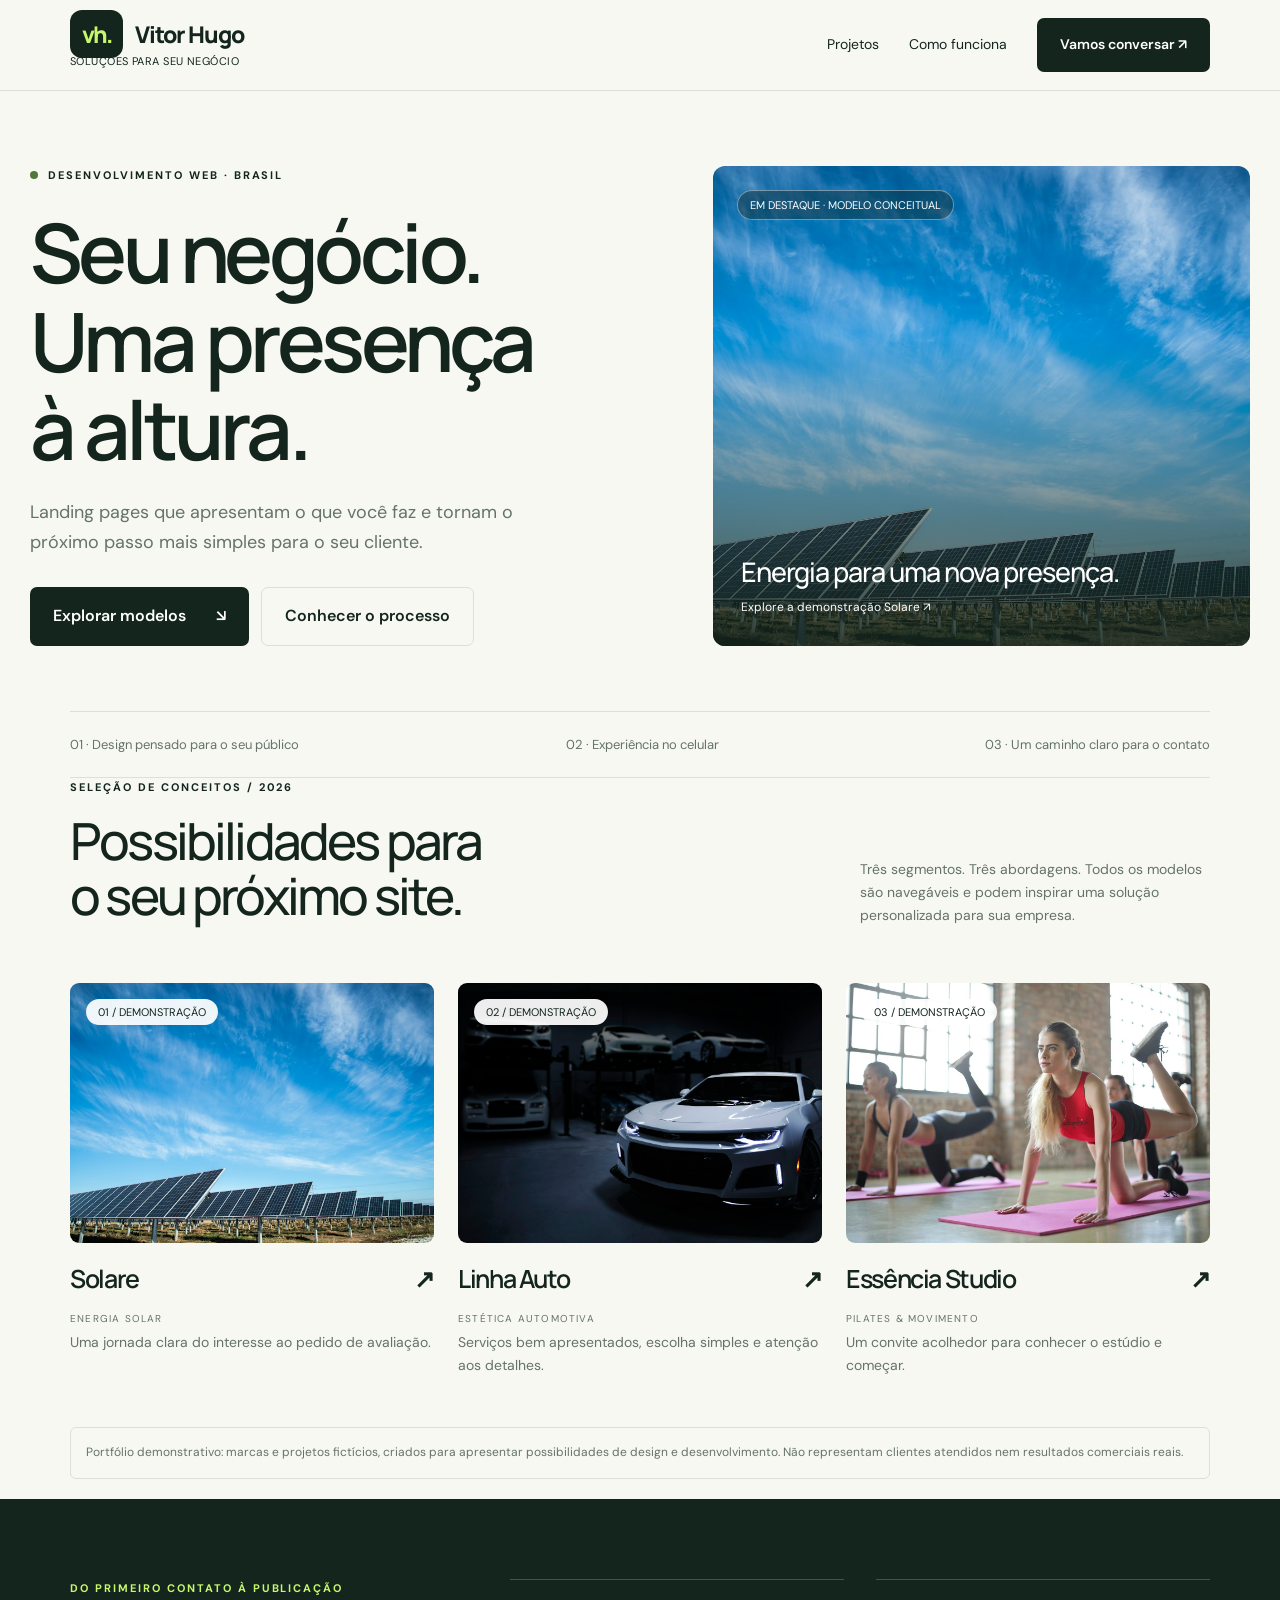
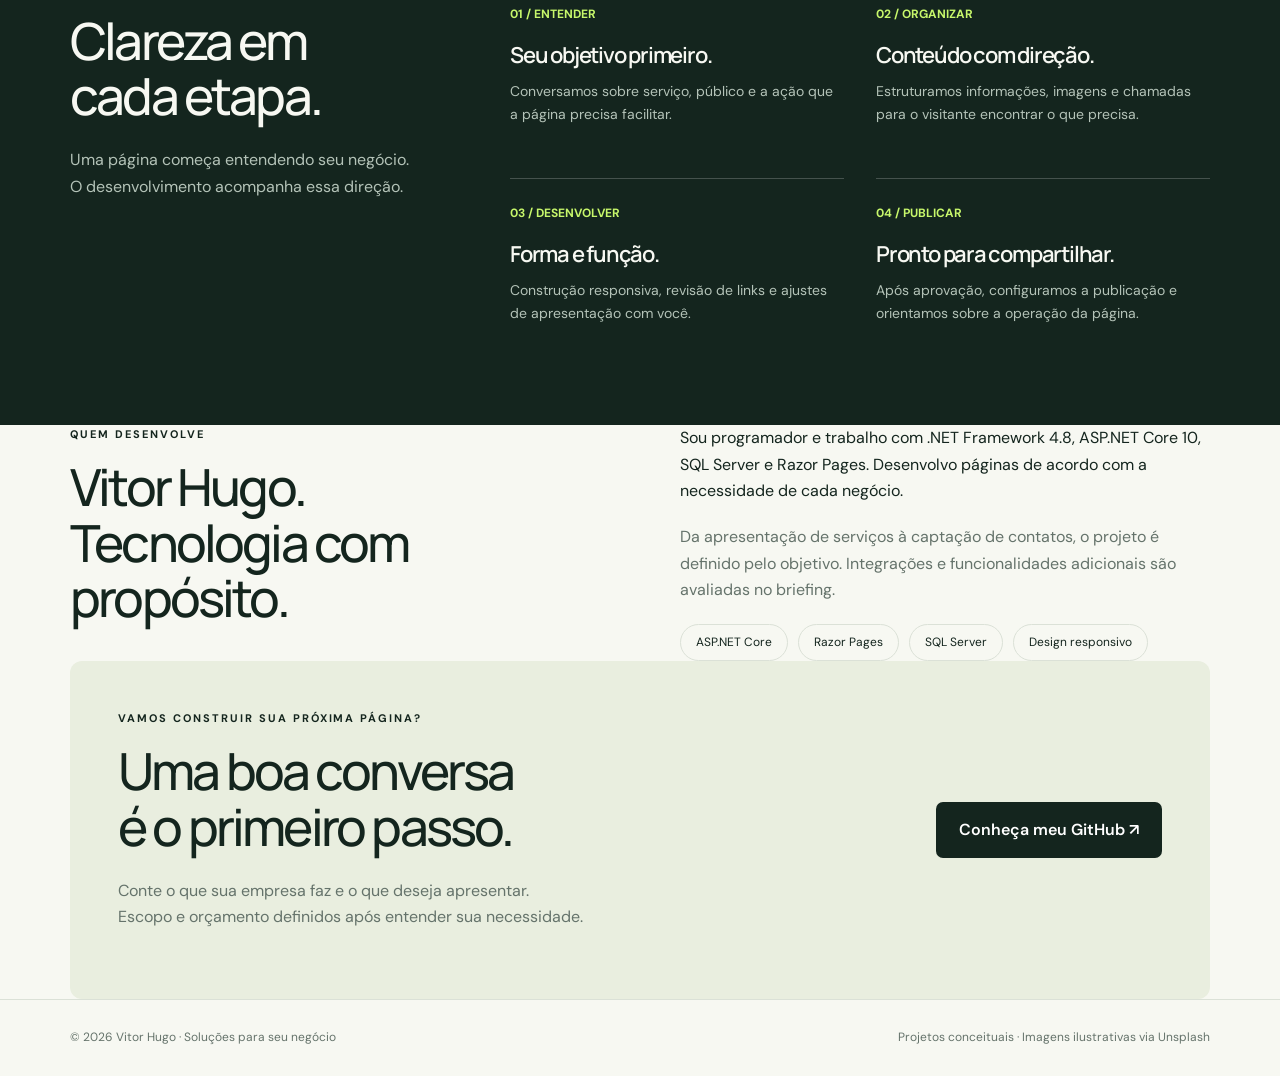
==== index.html @ b1f1aa4b "Cria portfolio Vitor Hugo com tres landing pages demonstrativas" ====
<!doctype html><html lang="pt-BR"><head><meta charset="utf-8"><meta name="viewport" content="width=device-width, initial-scale=1"><title>Vitor Hugo — Soluções para seu negócio</title><meta name="description" content="Landing pages personalizadas por Vitor Hugo. Explore modelos demonstrativos para energia solar, estética automotiva e Pilates."><meta name="theme-color" content="#14251e"><link rel="icon" href="assets/favicon.svg" type="image/svg+xml"><link rel="stylesheet" href="assets/style.css"><script src="assets/app.js" defer></script></head><body><header><nav class="wrap"><a class="brand" href="./"><span class="mark">vh.</span> Vitor Hugo<small>SOLUÇÕES PARA SEU NEGÓCIO</small></a><div class="links"><a href="#projetos">Projetos</a><a class="nav-extra" href="#processo">Como funciona</a><a class="button" href="#contato">Vamos conversar ↗</a></div></nav></header><main><div class="wrap hero"><div class="hero-grid"><div><span class="eyebrow"><span class="dot"></span> Desenvolvimento web · Brasil</span><h1>Seu negócio.<br>Uma presença<br>à altura.</h1><p class="intro">Landing pages que apresentam o que você faz e tornam o próximo passo mais simples para o seu cliente.</p><div class="actions"><a class="button" href="#projetos">Explorar modelos <span>↘</span></a><a class="button outline" href="#processo">Conhecer o processo</a></div></div><a class="hero-visual" href="modelos/solar.html" aria-label="Explorar modelo de energia solar"><img src="assets/solar.jpg" alt="Painéis solares sob a luz do dia"><span class="label">EM DESTAQUE · MODELO CONCEITUAL</span><div class="visual-caption"><strong>Energia para uma nova presença.</strong><span>Explore a demonstração Solare ↗</span></div></a></div></div><div class="wrap"><div class="strip"><span>01 · Design pensado para o seu público</span><span>02 · Experiência no celular</span><span>03 · Um caminho claro para o contato</span></div></div><section class="wrap" id="projetos"><div class="section-heading"><div><span class="eyebrow">Seleção de conceitos / 2026</span><h2>Possibilidades para<br>o seu próximo site.</h2></div><p>Três segmentos. Três abordagens. Todos os modelos são navegáveis e podem inspirar uma solução personalizada para sua empresa.</p></div><div class="project-grid"><a class="project" href="modelos/solar.html"><div class="photo"><img src="assets/solar.jpg" alt="Painéis solares ao ar livre" loading="lazy"><span class="number">01 / DEMONSTRAÇÃO</span></div><h3>Solare <span aria-hidden="true">↗</span></h3><span class="tag">Energia solar</span><p>Uma jornada clara do interesse ao pedido de avaliação.</p></a><a class="project" href="modelos/auto.html"><div class="photo"><img src="assets/auto.jpg" alt="Automóvel esportivo em ambiente externo" loading="lazy"><span class="number">02 / DEMONSTRAÇÃO</span></div><h3>Linha Auto <span aria-hidden="true">↗</span></h3><span class="tag">Estética automotiva</span><p>Serviços bem apresentados, escolha simples e atenção aos detalhes.</p></a><a class="project" href="modelos/pilates.html"><div class="photo"><img src="assets/pilates.jpg" alt="Pessoa praticando exercício em estúdio" loading="lazy"><span class="number">03 / DEMONSTRAÇÃO</span></div><h3>Essência Studio <span aria-hidden="true">↗</span></h3><span class="tag">Pilates & movimento</span><p>Um convite acolhedor para conhecer o estúdio e começar.</p></a></div><p class="notice" style="margin-top:30px">Portfólio demonstrativo: marcas e projetos fictícios, criados para apresentar possibilidades de design e desenvolvimento. Não representam clientes atendidos nem resultados comerciais reais.</p></section><section class="dark" id="processo"><div class="wrap process"><div><span class="eyebrow">Do primeiro contato à publicação</span><h2>Clareza em<br>cada etapa.</h2><p>Uma página começa entendendo seu negócio. O desenvolvimento acompanha essa direção.</p></div><div class="steps"><div class="step"><b>01 / ENTENDER</b><h3>Seu objetivo primeiro.</h3><p>Conversamos sobre serviço, público e a ação que a página precisa facilitar.</p></div><div class="step"><b>02 / ORGANIZAR</b><h3>Conteúdo com direção.</h3><p>Estruturamos informações, imagens e chamadas para o visitante encontrar o que precisa.</p></div><div class="step"><b>03 / DESENVOLVER</b><h3>Forma e função.</h3><p>Construção responsiva, revisão de links e ajustes de apresentação com você.</p></div><div class="step"><b>04 / PUBLICAR</b><h3>Pronto para compartilhar.</h3><p>Após aprovação, configuramos a publicação e orientamos sobre a operação da página.</p></div></div></div></section><section class="wrap about"><div><span class="eyebrow">Quem desenvolve</span><h2>Vitor Hugo.<br>Tecnologia com propósito.</h2></div><div><p>Sou programador e trabalho com .NET Framework 4.8, ASP.NET Core 10, SQL Server e Razor Pages. Desenvolvo páginas de acordo com a necessidade de cada negócio.</p><p style="color:var(--muted)">Da apresentação de serviços à captação de contatos, o projeto é definido pelo objetivo. Integrações e funcionalidades adicionais são avaliadas no briefing.</p><div class="skills"><span>ASP.NET Core</span><span>Razor Pages</span><span>SQL Server</span><span>Design responsivo</span></div></div></section><section class="wrap" id="contato" style="padding-top:0"><div class="contact"><div><span class="eyebrow">Vamos construir sua próxima página?</span><h2>Uma boa conversa<br>é o primeiro passo.</h2><p>Conte o que sua empresa faz e o que deseja apresentar.<br>Escopo e orçamento definidos após entender sua necessidade.</p></div><a class="button" href="https://github.com/D3Vitt1n" target="_blank" rel="noopener noreferrer">Conheça meu GitHub ↗</a></div></section></main><footer><div class="wrap footer-row"><span>© 2026 Vitor Hugo · Soluções para seu negócio</span><span>Projetos conceituais · Imagens ilustrativas via Unsplash</span></div></footer></body></html>
---- assets/style.css ----
@import url('https://fonts.googleapis.com/css2?family=DM+Sans:wght@400;500;600;700&family=Manrope:wght@400;500;600;700;800&display=swap');
:root{--ink:#14251e;--paper:#f7f8f2;--accent:#c7f76b;--muted:#65736b;--line:#dbe1d7}*{box-sizing:border-box}html{scroll-behavior:smooth;scroll-padding-top:90px}body{margin:0;background:var(--paper);color:var(--ink);font-family:'DM Sans',sans-serif;font-size:16px;line-height:1.65}a{color:inherit;text-decoration:none}button,input,select{font:inherit}button,a,input,select{outline-offset:5px}img{display:block;width:100%;object-fit:cover}h1,h2,h3,.brand{font-family:Manrope,sans-serif;line-height:1.08;letter-spacing:-.055em}h1{font-size:clamp(42px,6.4vw,88px);font-weight:600;margin:24px 0}h2{font-size:clamp(32px,4vw,52px);font-weight:500;margin:16px 0 24px}h3{font-size:25px;font-weight:600}p{margin:0 0 20px}.wrap{max-width:1220px;margin:auto;padding:0 40px}header{border-bottom:1px solid var(--line)}nav{min-height:90px;display:flex;align-items:center;justify-content:space-between;gap:24px}.brand{font-size:23px;font-weight:800;letter-spacing:-1px}.brand small{display:block;font:11px 'DM Sans',sans-serif;letter-spacing:.04em;margin-top:7px}.mark{background:var(--ink);color:var(--accent);padding:8px 12px;border-radius:12px;margin-right:8px;letter-spacing:-2px}.links{display:flex;gap:30px;font-size:14px;align-items:center}.button{display:inline-flex;align-items:center;justify-content:center;gap:30px;background:var(--ink);color:white;border:0;border-radius:7px;padding:15px 23px;font-weight:600;cursor:pointer}.button.light{background:var(--accent);color:var(--ink)}.button.outline{border:1px solid var(--line);background:transparent;color:var(--ink)}.eyebrow{font-size:11px;text-transform:uppercase;letter-spacing:.18em;font-weight:700;display:flex;align-items:center;gap:10px}.dot{width:8px;height:8px;border-radius:50%;background:#54783c;display:inline-block}.hero{padding:75px 0 65px}.hero-grid{display:grid;grid-template-columns:1.15fr 1fr;gap:65px;align-items:center}.intro{max-width:490px;color:var(--muted);font-size:18px}.actions{display:flex;gap:12px;flex-wrap:wrap;margin-top:30px}.hero-visual{position:relative;border-radius:12px;overflow:hidden;min-height:480px;background:#1d342c}.hero-visual img{height:480px}.hero-visual:after{content:'';position:absolute;inset:0;background:linear-gradient(transparent 35%,#14251ed9)}.visual-caption{position:absolute;bottom:28px;left:28px;right:28px;color:white;z-index:1}.visual-caption strong{font:500 27px Manrope,sans-serif;letter-spacing:-1px}.visual-caption span{font-size:12px;display:block;margin-top:8px}.label{display:inline-block;border:1px solid #ffffff66;border-radius:30px;padding:5px 12px;font-size:11px;position:absolute;top:24px;left:24px;color:white;z-index:1;background:#14251e66}.strip{border-block:1px solid var(--line);display:flex;justify-content:space-between;gap:20px;padding:22px 0;font-size:13px;color:var(--muted)}section{padding:80px 0}.section-heading{display:flex;align-items:end;justify-content:space-between;gap:30px;margin-bottom:36px}.section-heading p{max-width:350px;color:var(--muted);font-size:14px}.project-grid{display:grid;grid-template-columns:repeat(3,1fr);gap:24px}.project{display:block}.project .photo{overflow:hidden;border-radius:9px;position:relative;background:#d7dfd4}.project img{height:260px;transition:transform .4s}.project:hover img{transform:scale(1.04)}.project .number{position:absolute;top:16px;left:16px;border-radius:30px;background:#ffffffed;padding:4px 12px;font-size:11px}.project h3{margin:22px 0 12px;display:flex;justify-content:space-between}.project p{font-size:14px;color:var(--muted)}.tag{font-size:10px;text-transform:uppercase;letter-spacing:.12em;color:var(--muted)}.dark{background:#14251e;color:#f7f8f2}.dark .eyebrow{color:#c7f76b}.dark p{color:#b4c3b8}.process{display:grid;grid-template-columns:1fr 2fr;gap:90px}.steps{display:grid;grid-template-columns:1fr 1fr;gap:32px}.step{border-top:1px solid #ffffff35;padding-top:20px}.step b{color:#c7f76b;font-size:12px}.step h3{font-size:22px;margin:18px 0 12px}.step p{font-size:14px}.about{display:grid;grid-template-columns:1fr 1fr;gap:80px}.skills{display:flex;flex-wrap:wrap;gap:10px}.skills span{padding:8px 15px;border:1px solid var(--line);border-radius:30px;font-size:12px}.contact{border-radius:12px;background:#e9eedf;padding:48px;display:flex;align-items:center;justify-content:space-between;gap:40px}.contact h2{max-width:650px}.contact p{color:var(--muted)}footer{border-top:1px solid var(--line);padding:28px 0;font-size:12px;color:var(--muted)}.footer-row{display:flex;justify-content:space-between;gap:20px}.demo-bar{background:var(--accent);text-align:center;padding:9px 20px;font-size:12px;color:#14251e}.demo-bar a{text-decoration:underline;margin-left:12px}.demo .hero{padding-top:55px}.demo h1{font-size:clamp(42px,5.8vw,76px)}.demo .hero-visual,.demo .hero-visual img{min-height:520px;height:520px}.feature-grid{display:grid;grid-template-columns:repeat(3,1fr);gap:26px}.feature{border-top:1px solid var(--line);padding-top:24px}.feature h3{font-size:24px}.feature p{color:var(--muted);font-size:15px}.feature b{font-size:12px;color:var(--muted)}.tool-grid{display:grid;grid-template-columns:1fr 1fr;gap:70px;align-items:center}.tool{background:#fff;border:1px solid var(--line);border-radius:12px;padding:32px;color:#14251e}.tool label{display:block;font-size:13px;margin-bottom:9px}.tool input,.tool select{width:100%;padding:13px;border:1px solid #cbd4cb;border-radius:6px;background:white;color:#14251e;margin-bottom:20px}.tool input[type=range]{padding:0;accent-color:#426c3c}.output{background:#edf4e2;padding:22px;border-radius:8px}.output strong{font:600 34px Manrope,sans-serif;display:block;letter-spacing:-1px}.output p{font-size:12px;color:#536549;margin:10px 0 0}.small{font-size:12px;color:var(--muted)}details{border-bottom:1px solid var(--line);padding:20px 0}summary{cursor:pointer;font-weight:500}details p{margin:15px 0 0;color:var(--muted);max-width:800px}.auto{--ink:#181b24;--paper:#f3f3f1;--accent:#c9ff65;--muted:#656973}.auto .hero-visual:after{background:linear-gradient(transparent,#10131cce)}.auto .dark{background:#181b24}.pilates{--ink:#3a4235;--paper:#faf7f0;--accent:#e6cfae;--muted:#74766a;--line:#dfded2}.pilates .hero-visual{border-radius:160px 160px 12px 12px}.pilates .dark{background:#3a4235}.pilates .dark .eyebrow,.pilates .step b{color:#e6cfae}.pilates h1{font-weight:400}.notice{border:1px solid var(--line);border-radius:6px;padding:15px;font-size:12px;color:var(--muted)}@media(max-width:850px){.wrap{padding:0 22px}.links{gap:15px}.links .nav-extra{display:none}.hero-grid,.process,.about,.tool-grid{grid-template-columns:1fr;gap:35px}.hero{padding:45px 0}.hero-visual,.hero-visual img{height:380px;min-height:380px}.demo .hero-visual,.demo .hero-visual img{height:380px;min-height:380px}.project-grid{grid-template-columns:1fr}.project img{height:330px}.section-heading,.contact{display:block}.section-heading p{max-width:none}.feature-grid{grid-template-columns:1fr}.strip{flex-wrap:wrap}.contact{padding:30px}.contact .button{margin-top:10px}section{padding:55px 0}.footer-row{flex-direction:column;gap:8px}}@media(prefers-reduced-motion:reduce){html{scroll-behavior:auto}*{transition:none!important}}
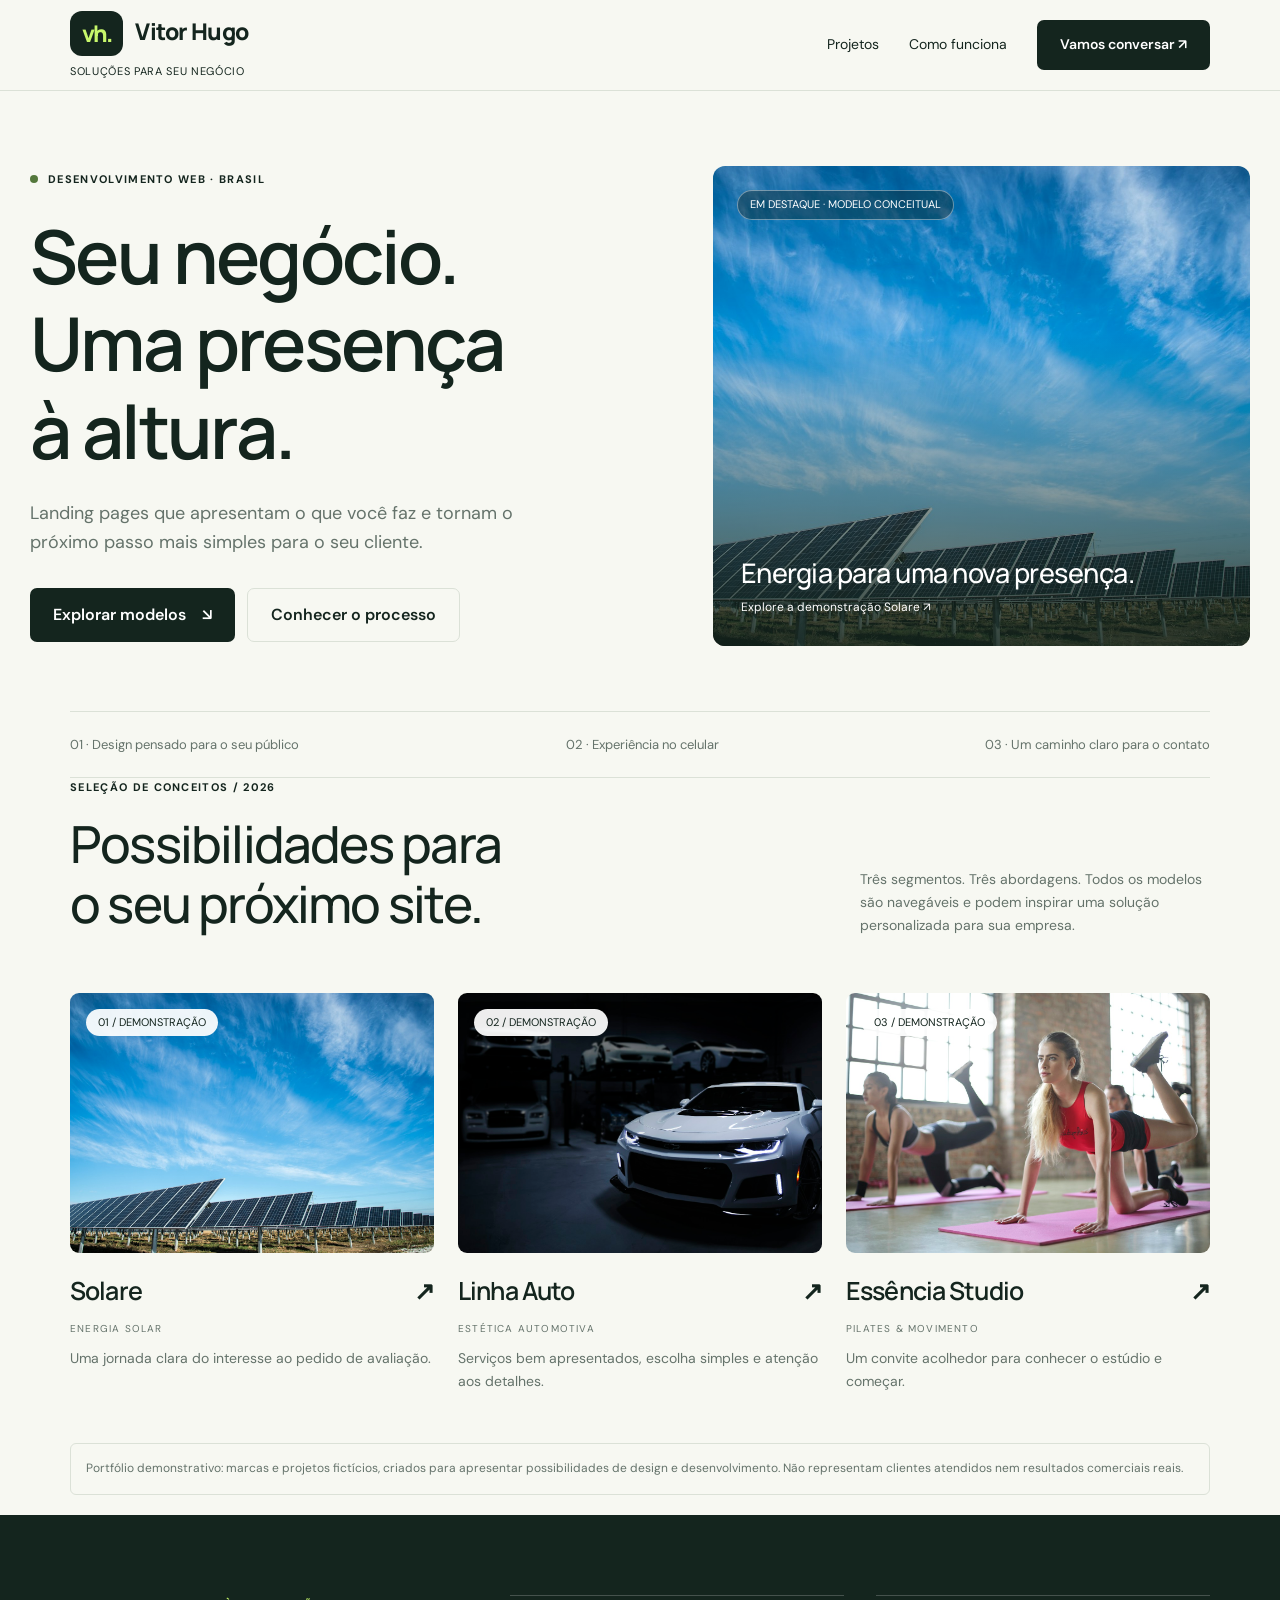
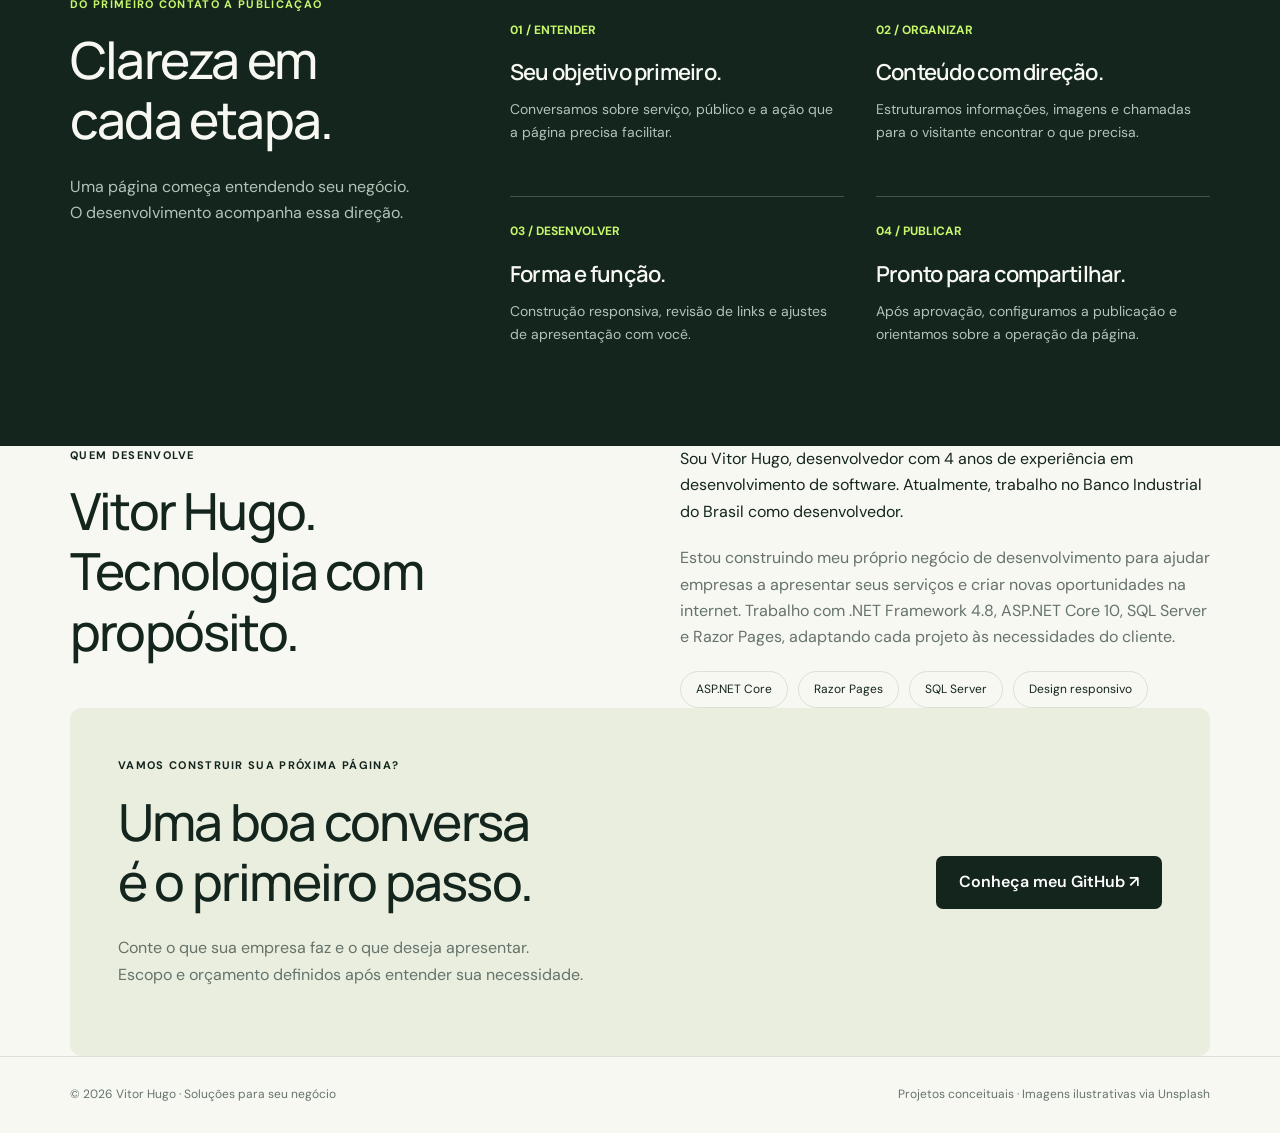
==== commit d072aa10: "Corrige tipografia e layout responsivo e atualiza apresentacao profissional" ====
--- a/index.html
+++ b/index.html
@@ -1 +1 @@
-<!doctype html><html lang="pt-BR"><head><meta charset="utf-8"><meta name="viewport" content="width=device-width, initial-scale=1"><title>Vitor Hugo — Soluções para seu negócio</title><meta name="description" content="Landing pages personalizadas por Vitor Hugo. Explore modelos demonstrativos para energia solar, estética automotiva e Pilates."><meta name="theme-color" content="#14251e"><link rel="icon" href="assets/favicon.svg" type="image/svg+xml"><link rel="stylesheet" href="assets/style.css"><script src="assets/app.js" defer></script></head><body><header><nav class="wrap"><a class="brand" href="./"><span class="mark">vh.</span> Vitor Hugo<small>SOLUÇÕES PARA SEU NEGÓCIO</small></a><div class="links"><a href="#projetos">Projetos</a><a class="nav-extra" href="#processo">Como funciona</a><a class="button" href="#contato">Vamos conversar ↗</a></div></nav></header><main><div class="wrap hero"><div class="hero-grid"><div><span class="eyebrow"><span class="dot"></span> Desenvolvimento web · Brasil</span><h1>Seu negócio.<br>Uma presença<br>à altura.</h1><p class="intro">Landing pages que apresentam o que você faz e tornam o próximo passo mais simples para o seu cliente.</p><div class="actions"><a class="button" href="#projetos">Explorar modelos <span>↘</span></a><a class="button outline" href="#processo">Conhecer o processo</a></div></div><a class="hero-visual" href="modelos/solar.html" aria-label="Explorar modelo de energia solar"><img src="assets/solar.jpg" alt="Painéis solares sob a luz do dia"><span class="label">EM DESTAQUE · MODELO CONCEITUAL</span><div class="visual-caption"><strong>Energia para uma nova presença.</strong><span>Explore a demonstração Solare ↗</span></div></a></div></div><div class="wrap"><div class="strip"><span>01 · Design pensado para o seu público</span><span>02 · Experiência no celular</span><span>03 · Um caminho claro para o contato</span></div></div><section class="wrap" id="projetos"><div class="section-heading"><div><span class="eyebrow">Seleção de conceitos / 2026</span><h2>Possibilidades para<br>o seu próximo site.</h2></div><p>Três segmentos. Três abordagens. Todos os modelos são navegáveis e podem inspirar uma solução personalizada para sua empresa.</p></div><div class="project-grid"><a class="project" href="modelos/solar.html"><div class="photo"><img src="assets/solar.jpg" alt="Painéis solares ao ar livre" loading="lazy"><span class="number">01 / DEMONSTRAÇÃO</span></div><h3>Solare <span aria-hidden="true">↗</span></h3><span class="tag">Energia solar</span><p>Uma jornada clara do interesse ao pedido de avaliação.</p></a><a class="project" href="modelos/auto.html"><div class="photo"><img src="assets/auto.jpg" alt="Automóvel esportivo em ambiente externo" loading="lazy"><span class="number">02 / DEMONSTRAÇÃO</span></div><h3>Linha Auto <span aria-hidden="true">↗</span></h3><span class="tag">Estética automotiva</span><p>Serviços bem apresentados, escolha simples e atenção aos detalhes.</p></a><a class="project" href="modelos/pilates.html"><div class="photo"><img src="assets/pilates.jpg" alt="Pessoa praticando exercício em estúdio" loading="lazy"><span class="number">03 / DEMONSTRAÇÃO</span></div><h3>Essência Studio <span aria-hidden="true">↗</span></h3><span class="tag">Pilates & movimento</span><p>Um convite acolhedor para conhecer o estúdio e começar.</p></a></div><p class="notice" style="margin-top:30px">Portfólio demonstrativo: marcas e projetos fictícios, criados para apresentar possibilidades de design e desenvolvimento. Não representam clientes atendidos nem resultados comerciais reais.</p></section><section class="dark" id="processo"><div class="wrap process"><div><span class="eyebrow">Do primeiro contato à publicação</span><h2>Clareza em<br>cada etapa.</h2><p>Uma página começa entendendo seu negócio. O desenvolvimento acompanha essa direção.</p></div><div class="steps"><div class="step"><b>01 / ENTENDER</b><h3>Seu objetivo primeiro.</h3><p>Conversamos sobre serviço, público e a ação que a página precisa facilitar.</p></div><div class="step"><b>02 / ORGANIZAR</b><h3>Conteúdo com direção.</h3><p>Estruturamos informações, imagens e chamadas para o visitante encontrar o que precisa.</p></div><div class="step"><b>03 / DESENVOLVER</b><h3>Forma e função.</h3><p>Construção responsiva, revisão de links e ajustes de apresentação com você.</p></div><div class="step"><b>04 / PUBLICAR</b><h3>Pronto para compartilhar.</h3><p>Após aprovação, configuramos a publicação e orientamos sobre a operação da página.</p></div></div></div></section><section class="wrap about"><div><span class="eyebrow">Quem desenvolve</span><h2>Vitor Hugo.<br>Tecnologia com propósito.</h2></div><div><p>Sou programador e trabalho com .NET Framework 4.8, ASP.NET Core 10, SQL Server e Razor Pages. Desenvolvo páginas de acordo com a necessidade de cada negócio.</p><p style="color:var(--muted)">Da apresentação de serviços à captação de contatos, o projeto é definido pelo objetivo. Integrações e funcionalidades adicionais são avaliadas no briefing.</p><div class="skills"><span>ASP.NET Core</span><span>Razor Pages</span><span>SQL Server</span><span>Design responsivo</span></div></div></section><section class="wrap" id="contato" style="padding-top:0"><div class="contact"><div><span class="eyebrow">Vamos construir sua próxima página?</span><h2>Uma boa conversa<br>é o primeiro passo.</h2><p>Conte o que sua empresa faz e o que deseja apresentar.<br>Escopo e orçamento definidos após entender sua necessidade.</p></div><a class="button" href="https://github.com/D3Vitt1n" target="_blank" rel="noopener noreferrer">Conheça meu GitHub ↗</a></div></section></main><footer><div class="wrap footer-row"><span>© 2026 Vitor Hugo · Soluções para seu negócio</span><span>Projetos conceituais · Imagens ilustrativas via Unsplash</span></div></footer></body></html>+<!doctype html><html lang="pt-BR"><head><meta charset="utf-8"><meta name="viewport" content="width=device-width, initial-scale=1"><title>Vitor Hugo — Soluções para seu negócio</title><meta name="description" content="Landing pages personalizadas por Vitor Hugo. Explore modelos demonstrativos para energia solar, estética automotiva e Pilates."><meta name="theme-color" content="#14251e"><link rel="icon" href="assets/favicon.svg" type="image/svg+xml"><link rel="stylesheet" href="assets/style.css?v=2"><script src="assets/app.js" defer></script></head><body><header><nav class="wrap"><a class="brand" href="./"><span class="mark">vh.</span> Vitor Hugo<small>SOLUÇÕES PARA SEU NEGÓCIO</small></a><div class="links"><a href="#projetos">Projetos</a><a class="nav-extra" href="#processo">Como funciona</a><a class="button" href="#contato">Vamos conversar ↗</a></div></nav></header><main><div class="wrap hero"><div class="hero-grid"><div><span class="eyebrow"><span class="dot"></span> Desenvolvimento web · Brasil</span><h1>Seu negócio.<br>Uma presença<br>à altura.</h1><p class="intro">Landing pages que apresentam o que você faz e tornam o próximo passo mais simples para o seu cliente.</p><div class="actions"><a class="button" href="#projetos">Explorar modelos <span>↘</span></a><a class="button outline" href="#processo">Conhecer o processo</a></div></div><a class="hero-visual" href="modelos/solar.html" aria-label="Explorar modelo de energia solar"><img src="assets/solar.jpg" alt="Painéis solares sob a luz do dia"><span class="label">EM DESTAQUE · MODELO CONCEITUAL</span><div class="visual-caption"><strong>Energia para uma nova presença.</strong><span>Explore a demonstração Solare ↗</span></div></a></div></div><div class="wrap"><div class="strip"><span>01 · Design pensado para o seu público</span><span>02 · Experiência no celular</span><span>03 · Um caminho claro para o contato</span></div></div><section class="wrap" id="projetos"><div class="section-heading"><div><span class="eyebrow">Seleção de conceitos / 2026</span><h2>Possibilidades para<br>o seu próximo site.</h2></div><p>Três segmentos. Três abordagens. Todos os modelos são navegáveis e podem inspirar uma solução personalizada para sua empresa.</p></div><div class="project-grid"><a class="project" href="modelos/solar.html"><div class="photo"><img src="assets/solar.jpg" alt="Painéis solares ao ar livre" loading="lazy"><span class="number">01 / DEMONSTRAÇÃO</span></div><h3>Solare <span aria-hidden="true">↗</span></h3><span class="tag">Energia solar</span><p>Uma jornada clara do interesse ao pedido de avaliação.</p></a><a class="project" href="modelos/auto.html"><div class="photo"><img src="assets/auto.jpg" alt="Automóvel esportivo em ambiente externo" loading="lazy"><span class="number">02 / DEMONSTRAÇÃO</span></div><h3>Linha Auto <span aria-hidden="true">↗</span></h3><span class="tag">Estética automotiva</span><p>Serviços bem apresentados, escolha simples e atenção aos detalhes.</p></a><a class="project" href="modelos/pilates.html"><div class="photo"><img src="assets/pilates.jpg" alt="Pessoa praticando exercício em estúdio" loading="lazy"><span class="number">03 / DEMONSTRAÇÃO</span></div><h3>Essência Studio <span aria-hidden="true">↗</span></h3><span class="tag">Pilates & movimento</span><p>Um convite acolhedor para conhecer o estúdio e começar.</p></a></div><p class="notice" style="margin-top:30px">Portfólio demonstrativo: marcas e projetos fictícios, criados para apresentar possibilidades de design e desenvolvimento. Não representam clientes atendidos nem resultados comerciais reais.</p></section><section class="dark" id="processo"><div class="wrap process"><div><span class="eyebrow">Do primeiro contato à publicação</span><h2>Clareza em<br>cada etapa.</h2><p>Uma página começa entendendo seu negócio. O desenvolvimento acompanha essa direção.</p></div><div class="steps"><div class="step"><b>01 / ENTENDER</b><h3>Seu objetivo primeiro.</h3><p>Conversamos sobre serviço, público e a ação que a página precisa facilitar.</p></div><div class="step"><b>02 / ORGANIZAR</b><h3>Conteúdo com direção.</h3><p>Estruturamos informações, imagens e chamadas para o visitante encontrar o que precisa.</p></div><div class="step"><b>03 / DESENVOLVER</b><h3>Forma e função.</h3><p>Construção responsiva, revisão de links e ajustes de apresentação com você.</p></div><div class="step"><b>04 / PUBLICAR</b><h3>Pronto para compartilhar.</h3><p>Após aprovação, configuramos a publicação e orientamos sobre a operação da página.</p></div></div></div></section><section class="wrap about"><div><span class="eyebrow">Quem desenvolve</span><h2>Vitor Hugo.<br>Tecnologia com propósito.</h2></div><div><p>Sou Vitor Hugo, desenvolvedor com 4 anos de experiência em desenvolvimento de software. Atualmente, trabalho no Banco Industrial do Brasil como desenvolvedor.</p><p style="color:var(--muted)">Estou construindo meu próprio negócio de desenvolvimento para ajudar empresas a apresentar seus serviços e criar novas oportunidades na internet. Trabalho com .NET Framework 4.8, ASP.NET Core 10, SQL Server e Razor Pages, adaptando cada projeto às necessidades do cliente.</p><div class="skills"><span>ASP.NET Core</span><span>Razor Pages</span><span>SQL Server</span><span>Design responsivo</span></div></div></section><section class="wrap" id="contato" style="padding-top:0"><div class="contact"><div><span class="eyebrow">Vamos construir sua próxima página?</span><h2>Uma boa conversa<br>é o primeiro passo.</h2><p>Conte o que sua empresa faz e o que deseja apresentar.<br>Escopo e orçamento definidos após entender sua necessidade.</p></div><a class="button" href="https://github.com/D3Vitt1n" target="_blank" rel="noopener noreferrer">Conheça meu GitHub ↗</a></div></section></main><footer><div class="wrap footer-row"><span>© 2026 Vitor Hugo · Soluções para seu negócio</span><span>Projetos conceituais · Imagens ilustrativas via Unsplash</span></div></footer></body></html>
--- a/assets/style.css
+++ b/assets/style.css
@@ -1,2 +1,44 @@
 @import url('https://fonts.googleapis.com/css2?family=DM+Sans:wght@400;500;600;700&family=Manrope:wght@400;500;600;700;800&display=swap');
-:root{--ink:#14251e;--paper:#f7f8f2;--accent:#c7f76b;--muted:#65736b;--line:#dbe1d7}*{box-sizing:border-box}html{scroll-behavior:smooth;scroll-padding-top:90px}body{margin:0;background:var(--paper);color:var(--ink);font-family:'DM Sans',sans-serif;font-size:16px;line-height:1.65}a{color:inherit;text-decoration:none}button,input,select{font:inherit}button,a,input,select{outline-offset:5px}img{display:block;width:100%;object-fit:cover}h1,h2,h3,.brand{font-family:Manrope,sans-serif;line-height:1.08;letter-spacing:-.055em}h1{font-size:clamp(42px,6.4vw,88px);font-weight:600;margin:24px 0}h2{font-size:clamp(32px,4vw,52px);font-weight:500;margin:16px 0 24px}h3{font-size:25px;font-weight:600}p{margin:0 0 20px}.wrap{max-width:1220px;margin:auto;padding:0 40px}header{border-bottom:1px solid var(--line)}nav{min-height:90px;display:flex;align-items:center;justify-content:space-between;gap:24px}.brand{font-size:23px;font-weight:800;letter-spacing:-1px}.brand small{display:block;font:11px 'DM Sans',sans-serif;letter-spacing:.04em;margin-top:7px}.mark{background:var(--ink);color:var(--accent);padding:8px 12px;border-radius:12px;margin-right:8px;letter-spacing:-2px}.links{display:flex;gap:30px;font-size:14px;align-items:center}.button{display:inline-flex;align-items:center;justify-content:center;gap:30px;background:var(--ink);color:white;border:0;border-radius:7px;padding:15px 23px;font-weight:600;cursor:pointer}.button.light{background:var(--accent);color:var(--ink)}.button.outline{border:1px solid var(--line);background:transparent;color:var(--ink)}.eyebrow{font-size:11px;text-transform:uppercase;letter-spacing:.18em;font-weight:700;display:flex;align-items:center;gap:10px}.dot{width:8px;height:8px;border-radius:50%;background:#54783c;display:inline-block}.hero{padding:75px 0 65px}.hero-grid{display:grid;grid-template-columns:1.15fr 1fr;gap:65px;align-items:center}.intro{max-width:490px;color:var(--muted);font-size:18px}.actions{display:flex;gap:12px;flex-wrap:wrap;margin-top:30px}.hero-visual{position:relative;border-radius:12px;overflow:hidden;min-height:480px;background:#1d342c}.hero-visual img{height:480px}.hero-visual:after{content:'';position:absolute;inset:0;background:linear-gradient(transparent 35%,#14251ed9)}.visual-caption{position:absolute;bottom:28px;left:28px;right:28px;color:white;z-index:1}.visual-caption strong{font:500 27px Manrope,sans-serif;letter-spacing:-1px}.visual-caption span{font-size:12px;display:block;margin-top:8px}.label{display:inline-block;border:1px solid #ffffff66;border-radius:30px;padding:5px 12px;font-size:11px;position:absolute;top:24px;left:24px;color:white;z-index:1;background:#14251e66}.strip{border-block:1px solid var(--line);display:flex;justify-content:space-between;gap:20px;padding:22px 0;font-size:13px;color:var(--muted)}section{padding:80px 0}.section-heading{display:flex;align-items:end;justify-content:space-between;gap:30px;margin-bottom:36px}.section-heading p{max-width:350px;color:var(--muted);font-size:14px}.project-grid{display:grid;grid-template-columns:repeat(3,1fr);gap:24px}.project{display:block}.project .photo{overflow:hidden;border-radius:9px;position:relative;background:#d7dfd4}.project img{height:260px;transition:transform .4s}.project:hover img{transform:scale(1.04)}.project .number{position:absolute;top:16px;left:16px;border-radius:30px;background:#ffffffed;padding:4px 12px;font-size:11px}.project h3{margin:22px 0 12px;display:flex;justify-content:space-between}.project p{font-size:14px;color:var(--muted)}.tag{font-size:10px;text-transform:uppercase;letter-spacing:.12em;color:var(--muted)}.dark{background:#14251e;color:#f7f8f2}.dark .eyebrow{color:#c7f76b}.dark p{color:#b4c3b8}.process{display:grid;grid-template-columns:1fr 2fr;gap:90px}.steps{display:grid;grid-template-columns:1fr 1fr;gap:32px}.step{border-top:1px solid #ffffff35;padding-top:20px}.step b{color:#c7f76b;font-size:12px}.step h3{font-size:22px;margin:18px 0 12px}.step p{font-size:14px}.about{display:grid;grid-template-columns:1fr 1fr;gap:80px}.skills{display:flex;flex-wrap:wrap;gap:10px}.skills span{padding:8px 15px;border:1px solid var(--line);border-radius:30px;font-size:12px}.contact{border-radius:12px;background:#e9eedf;padding:48px;display:flex;align-items:center;justify-content:space-between;gap:40px}.contact h2{max-width:650px}.contact p{color:var(--muted)}footer{border-top:1px solid var(--line);padding:28px 0;font-size:12px;color:var(--muted)}.footer-row{display:flex;justify-content:space-between;gap:20px}.demo-bar{background:var(--accent);text-align:center;padding:9px 20px;font-size:12px;color:#14251e}.demo-bar a{text-decoration:underline;margin-left:12px}.demo .hero{padding-top:55px}.demo h1{font-size:clamp(42px,5.8vw,76px)}.demo .hero-visual,.demo .hero-visual img{min-height:520px;height:520px}.feature-grid{display:grid;grid-template-columns:repeat(3,1fr);gap:26px}.feature{border-top:1px solid var(--line);padding-top:24px}.feature h3{font-size:24px}.feature p{color:var(--muted);font-size:15px}.feature b{font-size:12px;color:var(--muted)}.tool-grid{display:grid;grid-template-columns:1fr 1fr;gap:70px;align-items:center}.tool{background:#fff;border:1px solid var(--line);border-radius:12px;padding:32px;color:#14251e}.tool label{display:block;font-size:13px;margin-bottom:9px}.tool input,.tool select{width:100%;padding:13px;border:1px solid #cbd4cb;border-radius:6px;background:white;color:#14251e;margin-bottom:20px}.tool input[type=range]{padding:0;accent-color:#426c3c}.output{background:#edf4e2;padding:22px;border-radius:8px}.output strong{font:600 34px Manrope,sans-serif;display:block;letter-spacing:-1px}.output p{font-size:12px;color:#536549;margin:10px 0 0}.small{font-size:12px;color:var(--muted)}details{border-bottom:1px solid var(--line);padding:20px 0}summary{cursor:pointer;font-weight:500}details p{margin:15px 0 0;color:var(--muted);max-width:800px}.auto{--ink:#181b24;--paper:#f3f3f1;--accent:#c9ff65;--muted:#656973}.auto .hero-visual:after{background:linear-gradient(transparent,#10131cce)}.auto .dark{background:#181b24}.pilates{--ink:#3a4235;--paper:#faf7f0;--accent:#e6cfae;--muted:#74766a;--line:#dfded2}.pilates .hero-visual{border-radius:160px 160px 12px 12px}.pilates .dark{background:#3a4235}.pilates .dark .eyebrow,.pilates .step b{color:#e6cfae}.pilates h1{font-weight:400}.notice{border:1px solid var(--line);border-radius:6px;padding:15px;font-size:12px;color:var(--muted)}@media(max-width:850px){.wrap{padding:0 22px}.links{gap:15px}.links .nav-extra{display:none}.hero-grid,.process,.about,.tool-grid{grid-template-columns:1fr;gap:35px}.hero{padding:45px 0}.hero-visual,.hero-visual img{height:380px;min-height:380px}.demo .hero-visual,.demo .hero-visual img{height:380px;min-height:380px}.project-grid{grid-template-columns:1fr}.project img{height:330px}.section-heading,.contact{display:block}.section-heading p{max-width:none}.feature-grid{grid-template-columns:1fr}.strip{flex-wrap:wrap}.contact{padding:30px}.contact .button{margin-top:10px}section{padding:55px 0}.footer-row{flex-direction:column;gap:8px}}@media(prefers-reduced-motion:reduce){html{scroll-behavior:auto}*{transition:none!important}}+:root{--ink:#14251e;--paper:#f7f8f2;--accent:#c7f76b;--muted:#65736b;--line:#dbe1d7}*{box-sizing:border-box}html{scroll-behavior:smooth;scroll-padding-top:90px}body{margin:0;background:var(--paper);color:var(--ink);font-family:'DM Sans',sans-serif;font-size:16px;line-height:1.65}a{color:inherit;text-decoration:none}button,input,select{font:inherit}button,a,input,select{outline-offset:5px}img{display:block;width:100%;object-fit:cover}h1,h2,h3,.brand{font-family:Manrope,sans-serif;line-height:1.18;letter-spacing:-.035em}h1{font-size:clamp(36px,5.8vw,76px);font-weight:600;margin:24px 0}h2{font-size:clamp(32px,4vw,52px);font-weight:500;margin:16px 0 24px}h3{font-size:25px;font-weight:600}p{margin:0 0 20px}.wrap{max-width:1220px;margin:auto;padding:0 40px}header{border-bottom:1px solid var(--line)}nav{min-height:90px;display:flex;align-items:center;justify-content:space-between;gap:24px}.brand{font-size:23px;font-weight:800;letter-spacing:-1px}.brand small{display:block;font:11px 'DM Sans',sans-serif;letter-spacing:.04em;margin-top:7px}.mark{background:var(--ink);color:var(--accent);padding:8px 12px;border-radius:12px;margin-right:8px;letter-spacing:-2px}.links{display:flex;gap:30px;font-size:14px;align-items:center}.button{display:inline-flex;align-items:center;justify-content:center;gap:30px;background:var(--ink);color:white;border:0;border-radius:7px;padding:15px 23px;font-weight:600;cursor:pointer}.button.light{background:var(--accent);color:var(--ink)}.button.outline{border:1px solid var(--line);background:transparent;color:var(--ink)}.eyebrow{font-size:11px;text-transform:uppercase;letter-spacing:.18em;font-weight:700;display:flex;align-items:center;gap:10px}.dot{width:8px;height:8px;border-radius:50%;background:#54783c;display:inline-block}.hero{padding:75px 0 65px}.hero-grid{display:grid;grid-template-columns:minmax(0,1.15fr) minmax(0,1fr);gap:65px;align-items:center}.intro{max-width:490px;color:var(--muted);font-size:18px}.actions{display:flex;gap:12px;flex-wrap:wrap;margin-top:30px}.hero-visual{position:relative;border-radius:12px;overflow:hidden;min-height:480px;background:#1d342c}.hero-visual img{height:480px}.hero-visual:after{content:'';position:absolute;inset:0;background:linear-gradient(transparent 35%,#14251ed9)}.visual-caption{position:absolute;bottom:28px;left:28px;right:28px;color:white;z-index:1}.visual-caption strong{font:500 27px/1.3 Manrope,sans-serif;letter-spacing:-.5px}.visual-caption span{font-size:12px;display:block;margin-top:8px}.label{display:inline-block;border:1px solid #ffffff66;border-radius:30px;padding:5px 12px;font-size:11px;position:absolute;top:24px;left:24px;color:white;z-index:1;background:#14251e66}.strip{border-block:1px solid var(--line);display:flex;justify-content:space-between;gap:20px;padding:22px 0;font-size:13px;color:var(--muted)}section{padding:80px 0}.section-heading{display:flex;align-items:end;justify-content:space-between;gap:30px;margin-bottom:36px}.section-heading p{max-width:350px;color:var(--muted);font-size:14px}.project-grid{display:grid;grid-template-columns:repeat(3,minmax(0,1fr));gap:24px}.project{display:block}.project .photo{overflow:hidden;border-radius:9px;position:relative;background:#d7dfd4}.project img{height:260px;transition:transform .4s}.project:hover img{transform:scale(1.04)}.project .number{position:absolute;top:16px;left:16px;border-radius:30px;background:#ffffffed;padding:4px 12px;font-size:11px}.project h3{margin:22px 0 12px;display:flex;justify-content:space-between}.project p{font-size:14px;color:var(--muted)}.tag{font-size:10px;text-transform:uppercase;letter-spacing:.12em;color:var(--muted)}.dark{background:#14251e;color:#f7f8f2}.dark .eyebrow{color:#c7f76b}.dark p{color:#b4c3b8}.process{display:grid;grid-template-columns:minmax(0,1fr) minmax(0,2fr);gap:90px}.steps{display:grid;grid-template-columns:repeat(2,minmax(0,1fr));gap:32px}.step{border-top:1px solid #ffffff35;padding-top:20px}.step b{color:#c7f76b;font-size:12px}.step h3{font-size:22px;margin:18px 0 12px}.step p{font-size:14px}.about{display:grid;grid-template-columns:repeat(2,minmax(0,1fr));gap:80px}.skills{display:flex;flex-wrap:wrap;gap:10px}.skills span{padding:8px 15px;border:1px solid var(--line);border-radius:30px;font-size:12px}.contact{border-radius:12px;background:#e9eedf;padding:48px;display:flex;align-items:center;justify-content:space-between;gap:40px}.contact h2{max-width:650px}.contact p{color:var(--muted)}footer{border-top:1px solid var(--line);padding:28px 0;font-size:12px;color:var(--muted)}.footer-row{display:flex;justify-content:space-between;gap:20px}.demo-bar{background:var(--accent);text-align:center;padding:9px 20px;font-size:12px;color:#14251e}.demo-bar a{text-decoration:underline;margin-left:12px}.demo .hero{padding-top:55px}.demo h1{font-size:clamp(34px,5vw,68px)}.demo .hero-visual,.demo .hero-visual img{min-height:520px;height:520px}.feature-grid{display:grid;grid-template-columns:repeat(3,minmax(0,1fr));gap:26px}.feature{border-top:1px solid var(--line);padding-top:24px}.feature h3{font-size:24px}.feature p{color:var(--muted);font-size:15px}.feature b{font-size:12px;color:var(--muted)}.tool-grid{display:grid;grid-template-columns:repeat(2,minmax(0,1fr));gap:70px;align-items:center}.tool{background:#fff;border:1px solid var(--line);border-radius:12px;padding:32px;color:#14251e}.tool label{display:block;font-size:13px;margin-bottom:9px}.tool input,.tool select{width:100%;padding:13px;border:1px solid #cbd4cb;border-radius:6px;background:white;color:#14251e;margin-bottom:20px}.tool input[type=range]{padding:0;accent-color:#426c3c}.output{background:#edf4e2;padding:22px;border-radius:8px}.output strong{font:600 34px/1.3 Manrope,sans-serif;display:block;letter-spacing:-1px}.output p{font-size:12px;color:#536549;margin:10px 0 0}.small{font-size:12px;color:var(--muted)}details{border-bottom:1px solid var(--line);padding:20px 0}summary{cursor:pointer;font-weight:500}details p{margin:15px 0 0;color:var(--muted);max-width:800px}.auto{--ink:#181b24;--paper:#f3f3f1;--accent:#c9ff65;--muted:#656973}.auto .hero-visual:after{background:linear-gradient(transparent,#10131cce)}.auto .dark{background:#181b24}.pilates{--ink:#3a4235;--paper:#faf7f0;--accent:#e6cfae;--muted:#74766a;--line:#dfded2}.pilates .hero-visual{border-radius:160px 160px 12px 12px}.pilates .dark{background:#3a4235}.pilates .dark .eyebrow,.pilates .step b{color:#e6cfae}.pilates h1{font-weight:400}.notice{border:1px solid var(--line);border-radius:6px;padding:15px;font-size:12px;color:var(--muted)}@media(max-width:850px){.wrap{padding:0 22px}.links{gap:15px}.links .nav-extra{display:none}.hero-grid,.process,.about,.tool-grid{grid-template-columns:1fr;gap:35px}.hero{padding:45px 0}.hero-visual,.hero-visual img{height:380px;min-height:380px}.demo .hero-visual,.demo .hero-visual img{height:380px;min-height:380px}.project-grid{grid-template-columns:1fr}.project img{height:330px}.section-heading,.contact{display:block}.section-heading p{max-width:none}.feature-grid{grid-template-columns:1fr}.strip{flex-wrap:wrap}.contact{padding:30px}.contact .button{margin-top:10px}section{padding:55px 0}.footer-row{flex-direction:column;gap:8px}}@media(prefers-reduced-motion:reduce){html{scroll-behavior:auto}*{transition:none!important}}
+/* Flexible type and layout: preserve accents and keep content inside its column. */
+h1,h2,h3,p,a,summary,.eyebrow,.label,.number{overflow-wrap:anywhere}
+h1,h2,h3{text-wrap:balance}
+.hero-grid>*,.process>*,.about>*,.tool-grid>*,.steps>*,.contact>*,.section-heading>*{min-width:0}
+.brand{display:block;flex-shrink:0;line-height:1.3;letter-spacing:-.6px;padding-block:8px}
+.mark{display:inline-flex;align-items:center;justify-content:center;line-height:1.25;vertical-align:middle}
+.brand small{line-height:1.5;letter-spacing:.06em}
+.button{max-width:100%;min-height:48px;line-height:1.4;text-align:center;gap:16px}
+.links{flex-wrap:wrap;justify-content:flex-end}
+.eyebrow{line-height:1.65;letter-spacing:.12em}
+.dot{flex-shrink:0}
+.hero-visual{display:block}
+.label{max-width:calc(100% - 48px);line-height:1.6}
+.visual-caption strong{display:block}
+.project h3{line-height:1.3;align-items:baseline;gap:12px}
+.project h3 span{flex-shrink:0}
+.tag{display:block;line-height:1.7;margin-bottom:10px}
+.contact .button{flex-shrink:0}
+.tool select{min-width:0;max-width:100%;font-size:14px}
+@media(min-width:851px) and (max-width:1100px){
+.hero-grid{gap:32px}.process{gap:40px}.about,.tool-grid{gap:40px}
+nav{gap:16px}.links{gap:16px}.links .nav-extra{display:none}
+.contact{padding:32px;gap:24px}.contact h2{font-size:38px}
+}
+@media(max-width:600px){
+nav{flex-direction:column;align-items:flex-start;gap:12px;padding-top:16px;padding-bottom:18px}
+.links{width:100%;justify-content:space-between;gap:12px}
+.links .button{padding:11px 16px;font-size:13px}
+.brand small{font-size:10px}
+h1{font-size:clamp(34px,8.4vw,48px);line-height:1.2}
+h2{font-size:clamp(28px,7vw,38px);line-height:1.23}
+.demo h1{font-size:clamp(32px,8vw,46px);line-height:1.2}
+.steps{grid-template-columns:minmax(0,1fr);gap:25px}
+.actions{align-items:stretch}.actions .button{flex:1 1 180px}
+.hero-visual,.hero-visual img,.demo .hero-visual,.demo .hero-visual img{min-height:360px;height:360px}
+.visual-caption{left:20px;right:20px;bottom:22px}.visual-caption strong{font-size:23px}
+.label{top:20px;left:20px;max-width:calc(100% - 40px);font-size:10px}
+.project img{height:260px}.contact{padding:26px}.tool{padding:22px}
+.output{padding:18px}.output strong{font-size:clamp(26px,7vw,34px)}
+.pilates .hero-visual{border-radius:100px 100px 12px 12px}
+.demo-bar{padding:10px 16px;line-height:1.65}.demo-bar a{display:inline-block;margin-left:4px}
+}
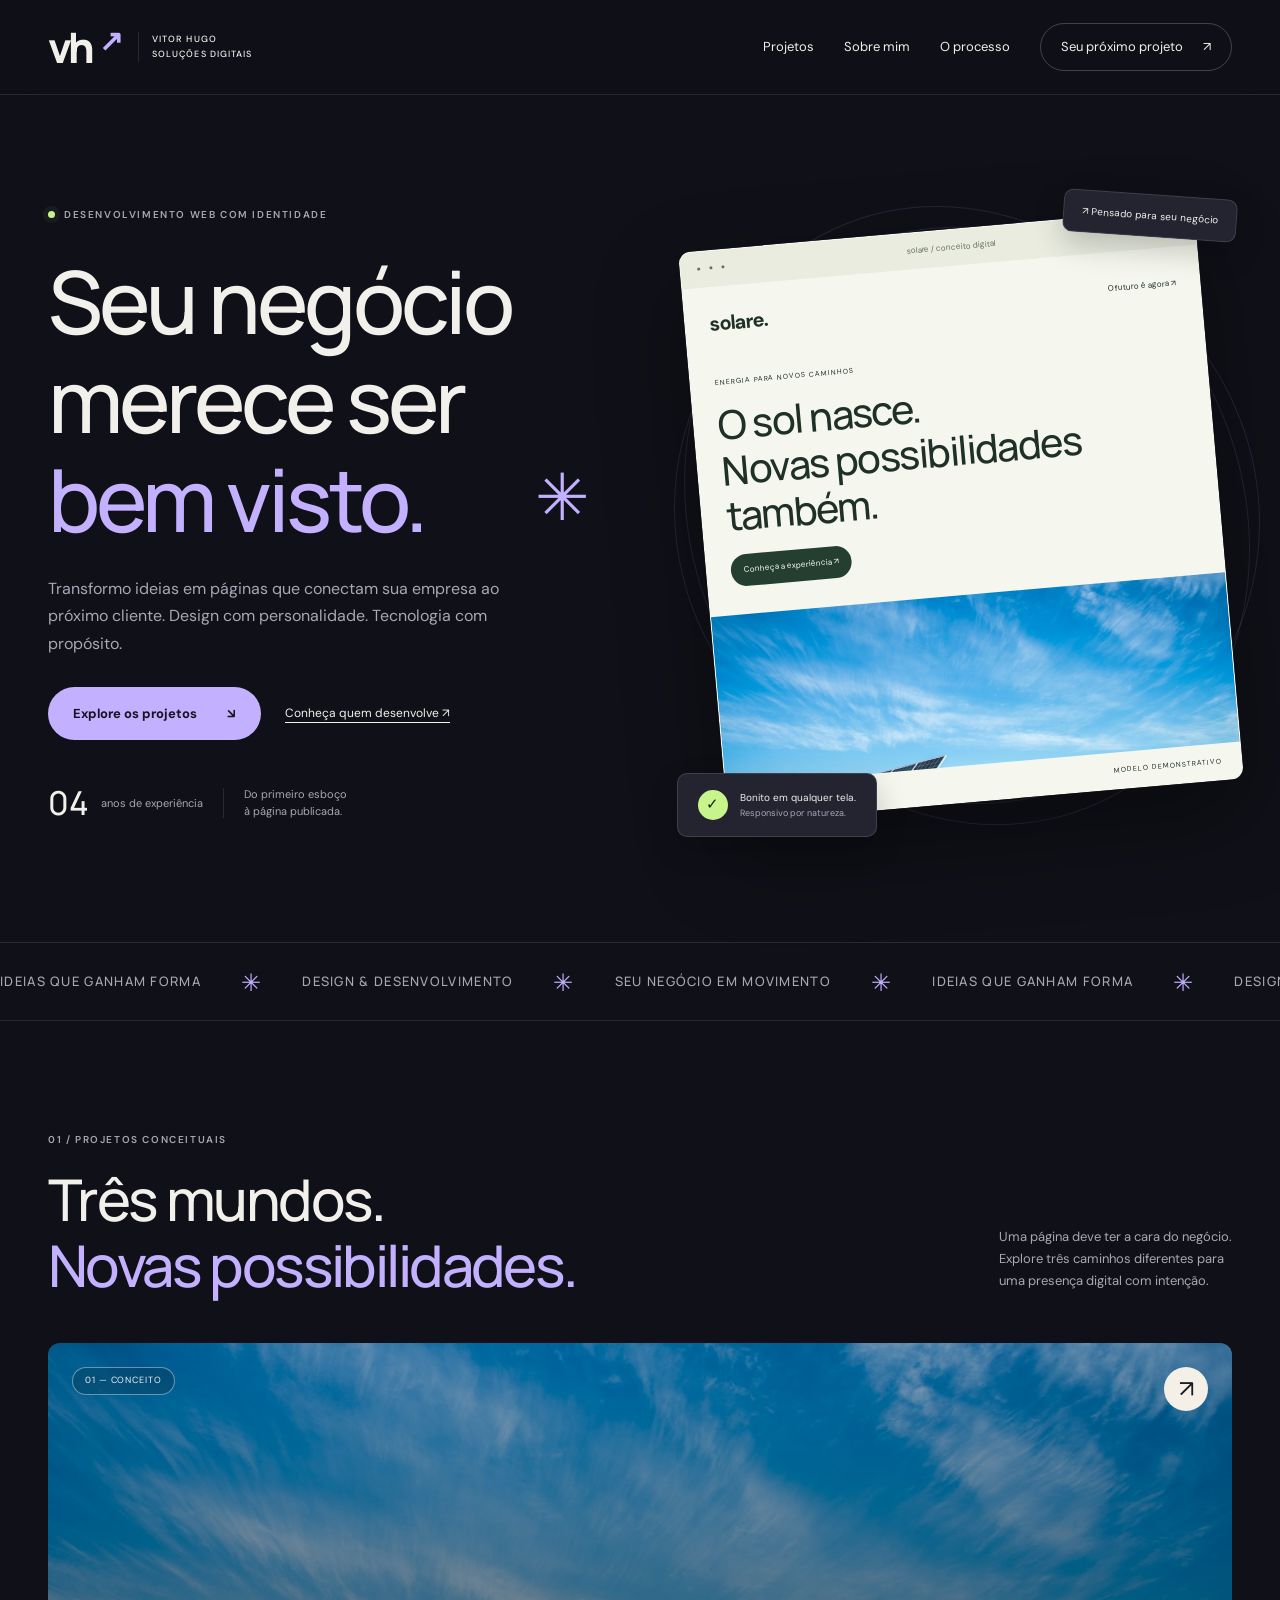
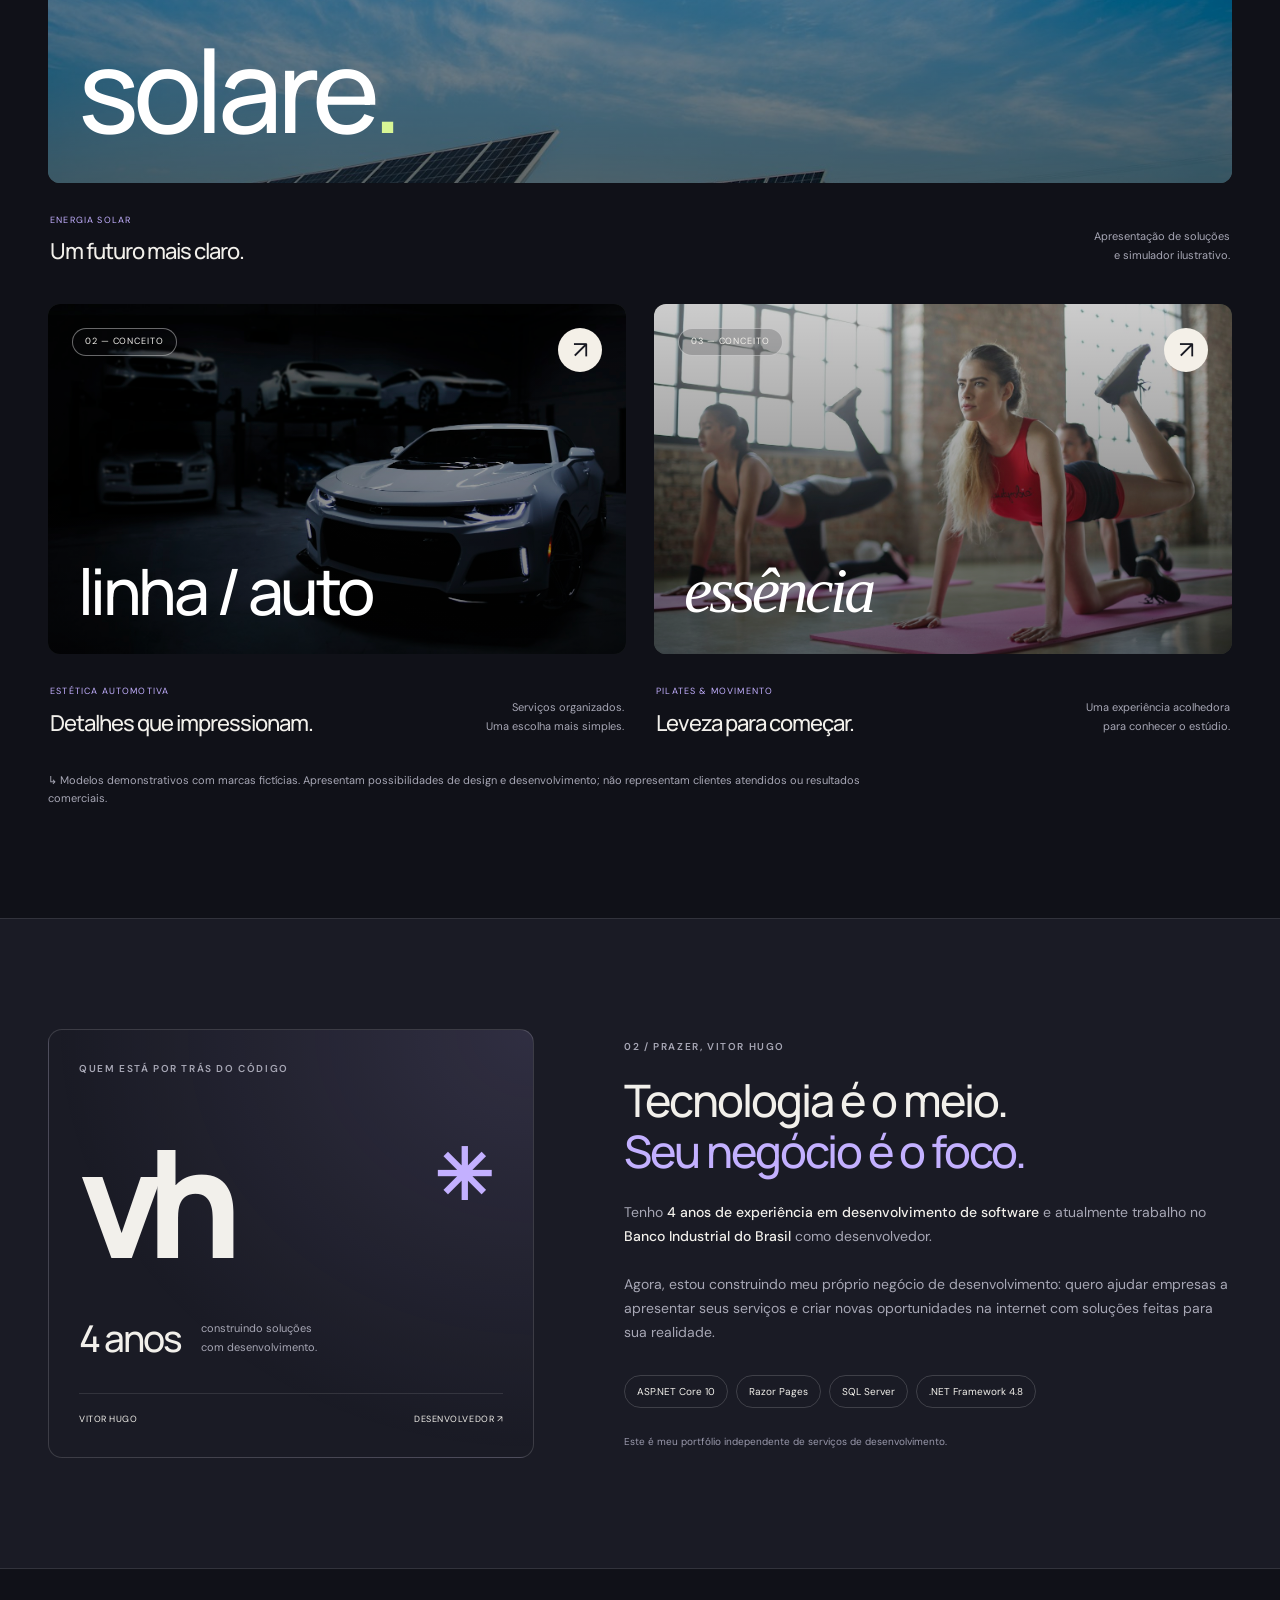
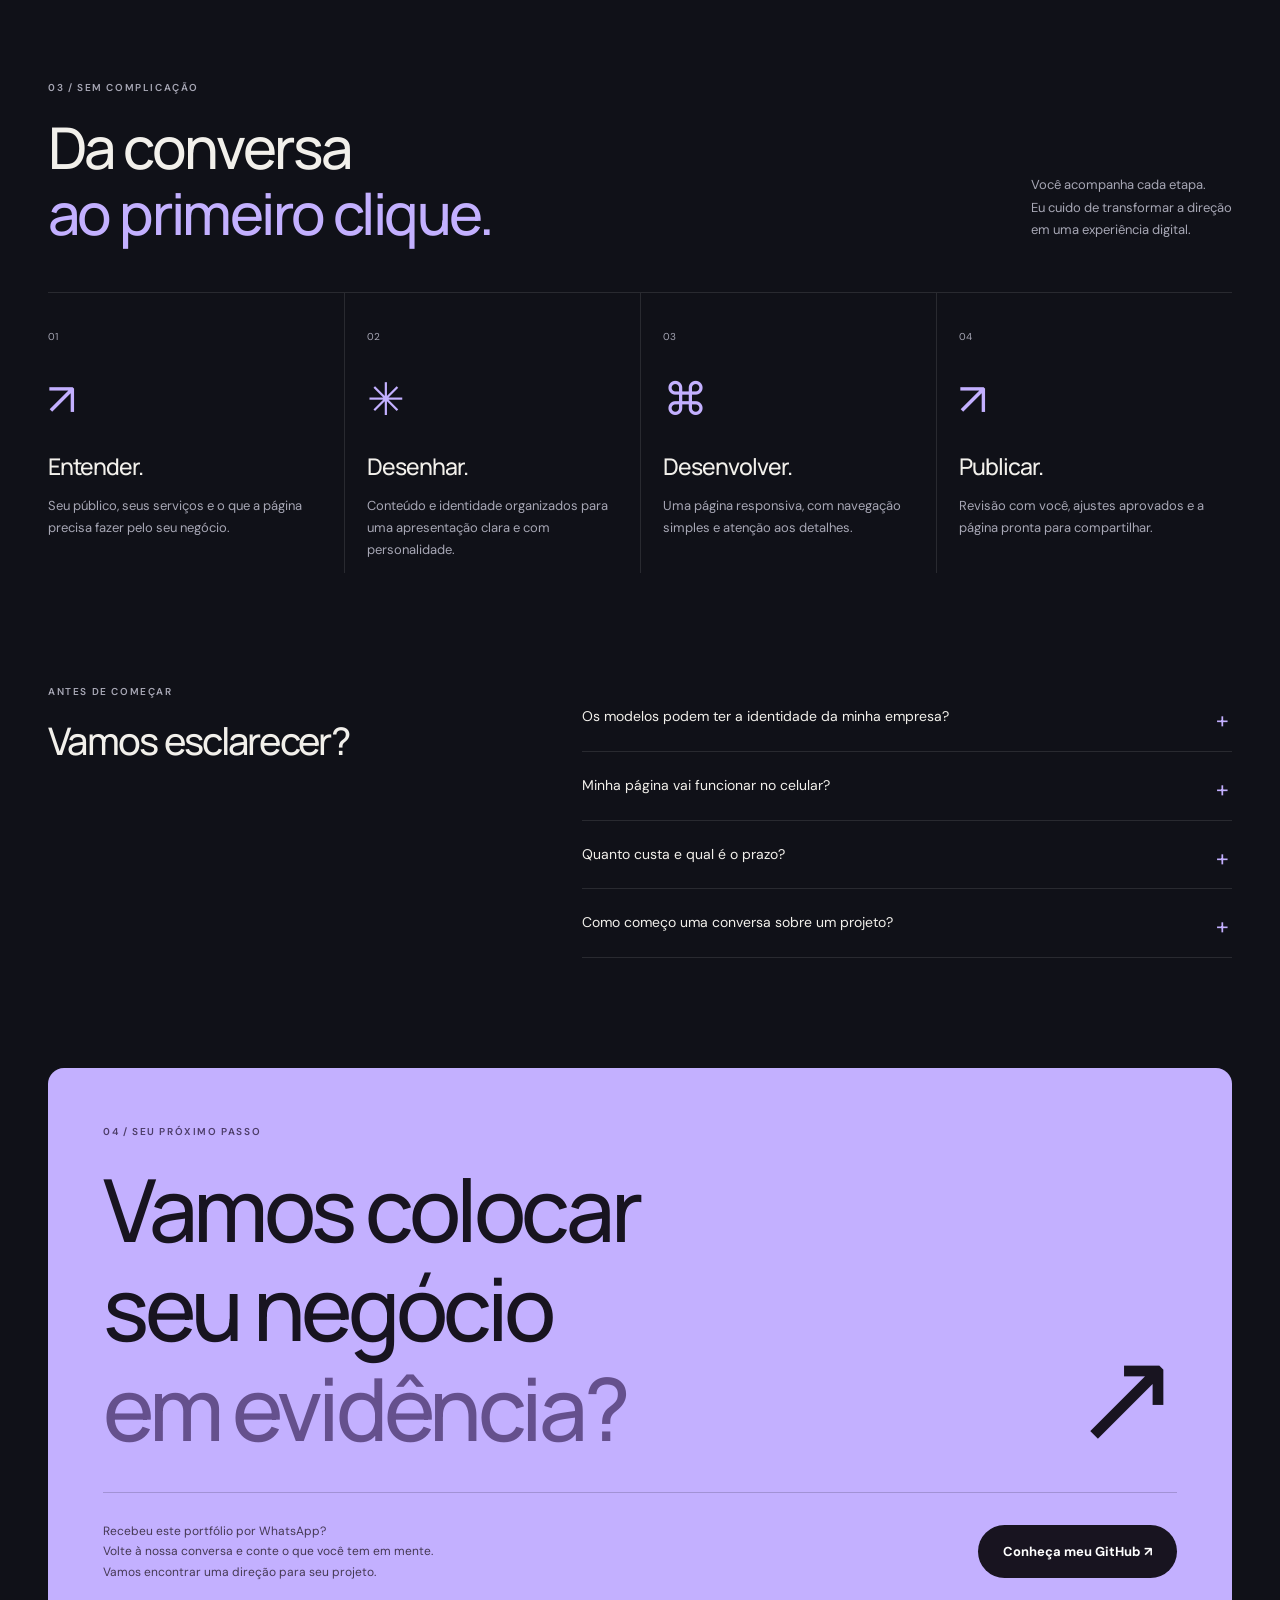
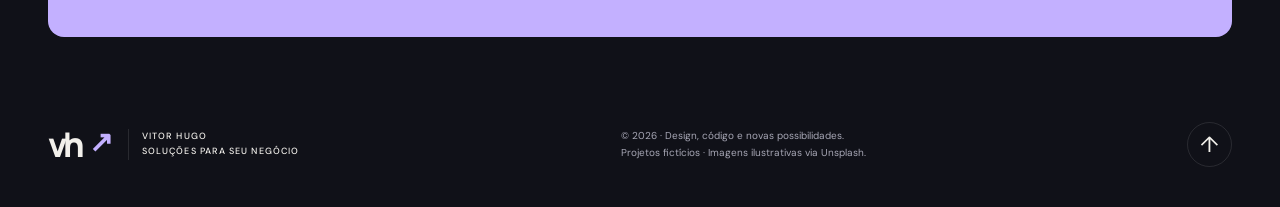
==== commit 5a331c0b: "Reformula portfolio com visual moderno, navegacao mobile e animacoes acessiveis" ====
--- a/index.html
+++ b/index.html
@@ -1 +1,18 @@
-<!doctype html><html lang="pt-BR"><head><meta charset="utf-8"><meta name="viewport" content="width=device-width, initial-scale=1"><title>Vitor Hugo — Soluções para seu negócio</title><meta name="description" content="Landing pages personalizadas por Vitor Hugo. Explore modelos demonstrativos para energia solar, estética automotiva e Pilates."><meta name="theme-color" content="#14251e"><link rel="icon" href="assets/favicon.svg" type="image/svg+xml"><link rel="stylesheet" href="assets/style.css?v=2"><script src="assets/app.js" defer></script></head><body><header><nav class="wrap"><a class="brand" href="./"><span class="mark">vh.</span> Vitor Hugo<small>SOLUÇÕES PARA SEU NEGÓCIO</small></a><div class="links"><a href="#projetos">Projetos</a><a class="nav-extra" href="#processo">Como funciona</a><a class="button" href="#contato">Vamos conversar ↗</a></div></nav></header><main><div class="wrap hero"><div class="hero-grid"><div><span class="eyebrow"><span class="dot"></span> Desenvolvimento web · Brasil</span><h1>Seu negócio.<br>Uma presença<br>à altura.</h1><p class="intro">Landing pages que apresentam o que você faz e tornam o próximo passo mais simples para o seu cliente.</p><div class="actions"><a class="button" href="#projetos">Explorar modelos <span>↘</span></a><a class="button outline" href="#processo">Conhecer o processo</a></div></div><a class="hero-visual" href="modelos/solar.html" aria-label="Explorar modelo de energia solar"><img src="assets/solar.jpg" alt="Painéis solares sob a luz do dia"><span class="label">EM DESTAQUE · MODELO CONCEITUAL</span><div class="visual-caption"><strong>Energia para uma nova presença.</strong><span>Explore a demonstração Solare ↗</span></div></a></div></div><div class="wrap"><div class="strip"><span>01 · Design pensado para o seu público</span><span>02 · Experiência no celular</span><span>03 · Um caminho claro para o contato</span></div></div><section class="wrap" id="projetos"><div class="section-heading"><div><span class="eyebrow">Seleção de conceitos / 2026</span><h2>Possibilidades para<br>o seu próximo site.</h2></div><p>Três segmentos. Três abordagens. Todos os modelos são navegáveis e podem inspirar uma solução personalizada para sua empresa.</p></div><div class="project-grid"><a class="project" href="modelos/solar.html"><div class="photo"><img src="assets/solar.jpg" alt="Painéis solares ao ar livre" loading="lazy"><span class="number">01 / DEMONSTRAÇÃO</span></div><h3>Solare <span aria-hidden="true">↗</span></h3><span class="tag">Energia solar</span><p>Uma jornada clara do interesse ao pedido de avaliação.</p></a><a class="project" href="modelos/auto.html"><div class="photo"><img src="assets/auto.jpg" alt="Automóvel esportivo em ambiente externo" loading="lazy"><span class="number">02 / DEMONSTRAÇÃO</span></div><h3>Linha Auto <span aria-hidden="true">↗</span></h3><span class="tag">Estética automotiva</span><p>Serviços bem apresentados, escolha simples e atenção aos detalhes.</p></a><a class="project" href="modelos/pilates.html"><div class="photo"><img src="assets/pilates.jpg" alt="Pessoa praticando exercício em estúdio" loading="lazy"><span class="number">03 / DEMONSTRAÇÃO</span></div><h3>Essência Studio <span aria-hidden="true">↗</span></h3><span class="tag">Pilates & movimento</span><p>Um convite acolhedor para conhecer o estúdio e começar.</p></a></div><p class="notice" style="margin-top:30px">Portfólio demonstrativo: marcas e projetos fictícios, criados para apresentar possibilidades de design e desenvolvimento. Não representam clientes atendidos nem resultados comerciais reais.</p></section><section class="dark" id="processo"><div class="wrap process"><div><span class="eyebrow">Do primeiro contato à publicação</span><h2>Clareza em<br>cada etapa.</h2><p>Uma página começa entendendo seu negócio. O desenvolvimento acompanha essa direção.</p></div><div class="steps"><div class="step"><b>01 / ENTENDER</b><h3>Seu objetivo primeiro.</h3><p>Conversamos sobre serviço, público e a ação que a página precisa facilitar.</p></div><div class="step"><b>02 / ORGANIZAR</b><h3>Conteúdo com direção.</h3><p>Estruturamos informações, imagens e chamadas para o visitante encontrar o que precisa.</p></div><div class="step"><b>03 / DESENVOLVER</b><h3>Forma e função.</h3><p>Construção responsiva, revisão de links e ajustes de apresentação com você.</p></div><div class="step"><b>04 / PUBLICAR</b><h3>Pronto para compartilhar.</h3><p>Após aprovação, configuramos a publicação e orientamos sobre a operação da página.</p></div></div></div></section><section class="wrap about"><div><span class="eyebrow">Quem desenvolve</span><h2>Vitor Hugo.<br>Tecnologia com propósito.</h2></div><div><p>Sou Vitor Hugo, desenvolvedor com 4 anos de experiência em desenvolvimento de software. Atualmente, trabalho no Banco Industrial do Brasil como desenvolvedor.</p><p style="color:var(--muted)">Estou construindo meu próprio negócio de desenvolvimento para ajudar empresas a apresentar seus serviços e criar novas oportunidades na internet. Trabalho com .NET Framework 4.8, ASP.NET Core 10, SQL Server e Razor Pages, adaptando cada projeto às necessidades do cliente.</p><div class="skills"><span>ASP.NET Core</span><span>Razor Pages</span><span>SQL Server</span><span>Design responsivo</span></div></div></section><section class="wrap" id="contato" style="padding-top:0"><div class="contact"><div><span class="eyebrow">Vamos construir sua próxima página?</span><h2>Uma boa conversa<br>é o primeiro passo.</h2><p>Conte o que sua empresa faz e o que deseja apresentar.<br>Escopo e orçamento definidos após entender sua necessidade.</p></div><a class="button" href="https://github.com/D3Vitt1n" target="_blank" rel="noopener noreferrer">Conheça meu GitHub ↗</a></div></section></main><footer><div class="wrap footer-row"><span>© 2026 Vitor Hugo · Soluções para seu negócio</span><span>Projetos conceituais · Imagens ilustrativas via Unsplash</span></div></footer></body></html>+<!doctype html>
+<html lang="pt-BR"><head><meta charset="utf-8"><meta name="viewport" content="width=device-width,initial-scale=1"><title>Vitor Hugo — Soluções para seu negócio</title><meta name="description" content="Vitor Hugo. 4 anos de experiência em desenvolvimento. Landing pages personalizadas, design responsivo e soluções para apresentar seu negócio."><meta name="theme-color" content="#101118"><link rel="icon" href="assets/favicon.svg" type="image/svg+xml"><link rel="stylesheet" href="assets/portfolio.css?v=3"><script src="assets/portfolio.js?v=3" defer></script></head>
+<body><a class="skip" href="#conteudo">Ir para o conteúdo</a><div class="reading-progress" aria-hidden="true"></div>
+<header><nav class="container navigation" aria-label="Navegação principal"><a class="logo" href="#inicio" aria-label="Vitor Hugo início">vh<span>↗</span><small>VITOR HUGO<br>SOLUÇÕES DIGITAIS</small></a><button class="menu-button" type="button" aria-expanded="false" aria-controls="navigation-links">Menu <span aria-hidden="true">☰</span></button><div class="navigation-links" id="navigation-links"><a href="#projetos">Projetos</a><a href="#sobre">Sobre mim</a><a href="#processo">O processo</a><a class="nav-cta" href="#contato">Seu próximo projeto <span>↗</span></a></div></nav></header>
+<main id="conteudo"><section class="hero container" id="inicio"><div class="hero-copy"><div class="eyebrow"><span class="status-dot"></span> DESENVOLVIMENTO WEB COM IDENTIDADE</div><h1>Seu negócio<br>merece ser<br><em>bem visto.</em><span class="hero-star" aria-hidden="true">✳</span></h1><p>Transformo ideias em páginas que conectam sua empresa ao próximo cliente. Design com personalidade. Tecnologia com propósito.</p><div class="hero-actions"><a class="button primary" href="#projetos">Explore os projetos <span>↘</span></a><a class="text-link" href="#sobre">Conheça quem desenvolve ↗</a></div><div class="hero-foot"><span><b>04</b> anos de experiência</span><span class="separator"></span><span>Do primeiro esboço<br>à página publicada.</span></div></div>
+<div class="hero-art" aria-label="Prévia do modelo demonstrativo de energia solar"><div class="orbit orbit-one" aria-hidden="true"></div><div class="orbit orbit-two" aria-hidden="true"></div><span class="floating-note note-top" aria-hidden="true">↗ Pensado para seu negócio</span><a href="modelos/solar.html" class="browser-card"><div class="browser-toolbar"><span>● ● ●</span><span>solare / conceito digital</span><span>↗</span></div><div class="mini-nav"><b>solare.</b><span>O futuro é agora ↗</span></div><div class="mini-content"><span class="mini-label">ENERGIA PARA NOVOS CAMINHOS</span><strong>O sol nasce.<br>Novas possibilidades<br>também.</strong><span class="mini-button">Conheça a experiência ↗</span></div><img src="assets/solar.jpg" alt="Painéis solares no modelo Solare" fetchpriority="high" width="1400" height="930"><div class="browser-bottom"><span>ENERGIA SOLAR</span><span>MODELO DEMONSTRATIVO</span></div></a><div class="floating-note note-bottom"><span class="check">✓</span><span>Bonito em qualquer tela.<small>Responsivo por natureza.</small></span></div></div></section>
+<div class="ticker" aria-hidden="true"><div>IDEIAS QUE GANHAM FORMA <span>✳</span> DESIGN & DESENVOLVIMENTO <span>✳</span> SEU NEGÓCIO EM MOVIMENTO <span>✳</span> IDEIAS QUE GANHAM FORMA <span>✳</span> DESIGN & DESENVOLVIMENTO <span>✳</span> SEU NEGÓCIO EM MOVIMENTO <span>✳</span></div></div>
+<section class="container projects section" id="projetos"><div class="section-top reveal"><div><span class="eyebrow">01 / PROJETOS CONCEITUAIS</span><h2>Três mundos.<br><em>Novas possibilidades.</em></h2></div><p>Uma página deve ter a cara do negócio.<br>Explore três caminhos diferentes para<br>uma presença digital com intenção.</p></div>
+<div class="projects-grid">
+<a class="project-card project-solar reveal" href="modelos/solar.html"><div class="project-image"><img src="assets/solar.jpg" alt="Painéis solares, imagem ilustrativa do modelo Solare" loading="lazy" width="1400" height="930"><span class="project-index">01 — CONCEITO</span><span class="project-open" aria-label="Abrir modelo Solare">↗</span><div class="image-word">solare<span>.</span></div></div><div class="project-caption"><div><span class="category">ENERGIA SOLAR</span><h3>Um futuro mais claro.</h3></div><span class="project-description">Apresentação de soluções<br>e simulador ilustrativo.</span></div></a>
+<a class="project-card project-auto reveal" href="modelos/auto.html"><div class="project-image"><img src="assets/auto.jpg" alt="Automóvel, imagem ilustrativa do modelo Linha Auto" loading="lazy" width="1400" height="930"><span class="project-index">02 — CONCEITO</span><span class="project-open" aria-label="Abrir modelo Linha Auto">↗</span><div class="image-word">linha / auto</div></div><div class="project-caption"><div><span class="category">ESTÉTICA AUTOMOTIVA</span><h3>Detalhes que impressionam.</h3></div><span class="project-description">Serviços organizados.<br>Uma escolha mais simples.</span></div></a>
+<a class="project-card project-pilates reveal" href="modelos/pilates.html"><div class="project-image"><img src="assets/pilates.jpg" alt="Prática de exercício, imagem ilustrativa do modelo Essência Studio" loading="lazy" width="1400" height="930"><span class="project-index">03 — CONCEITO</span><span class="project-open" aria-label="Abrir modelo Essência Studio">↗</span><div class="image-word">essência</div></div><div class="project-caption"><div><span class="category">PILATES & MOVIMENTO</span><h3>Leveza para começar.</h3></div><span class="project-description">Uma experiência acolhedora<br>para conhecer o estúdio.</span></div></a>
+</div><p class="demo-note">↳ Modelos demonstrativos com marcas fictícias. Apresentam possibilidades de design e desenvolvimento; não representam clientes atendidos ou resultados comerciais.</p></section>
+<section class="about section" id="sobre"><div class="container about-grid"><div class="about-panel reveal"><span class="eyebrow">QUEM ESTÁ POR TRÁS DO CÓDIGO</span><div class="monogram" aria-hidden="true">vh<span>✳</span></div><div class="experience"><strong>4 anos</strong><span>construindo soluções<br>com desenvolvimento.</span></div><div class="panel-footer"><span>VITOR HUGO</span><span>DESENVOLVEDOR ↗</span></div></div><div class="about-copy reveal"><span class="eyebrow">02 / PRAZER, VITOR HUGO</span><h2>Tecnologia é o meio.<br><em>Seu negócio é o foco.</em></h2><p>Tenho <strong>4 anos de experiência em desenvolvimento de software</strong> e atualmente trabalho no <strong>Banco Industrial do Brasil</strong> como desenvolvedor.</p><p>Agora, estou construindo meu próprio negócio de desenvolvimento: quero ajudar empresas a apresentar seus serviços e criar novas oportunidades na internet com soluções feitas para sua realidade.</p><div class="skill-list"><span>ASP.NET Core 10</span><span>Razor Pages</span><span>SQL Server</span><span>.NET Framework 4.8</span></div><p class="about-footnote">Este é meu portfólio independente de serviços de desenvolvimento.</p></div></div></section>
+<section class="container section" id="processo"><div class="section-top reveal"><div><span class="eyebrow">03 / SEM COMPLICAÇÃO</span><h2>Da conversa<br><em>ao primeiro clique.</em></h2></div><p>Você acompanha cada etapa.<br>Eu cuido de transformar a direção<br>em uma experiência digital.</p></div><div class="process-grid"><article class="process-card reveal"><span class="step-number">01</span><span class="step-icon" aria-hidden="true">↗</span><h3>Entender.</h3><p>Seu público, seus serviços e o que a página precisa fazer pelo seu negócio.</p></article><article class="process-card reveal"><span class="step-number">02</span><span class="step-icon" aria-hidden="true">✳</span><h3>Desenhar.</h3><p>Conteúdo e identidade organizados para uma apresentação clara e com personalidade.</p></article><article class="process-card reveal"><span class="step-number">03</span><span class="step-icon" aria-hidden="true">⌘</span><h3>Desenvolver.</h3><p>Uma página responsiva, com navegação simples e atenção aos detalhes.</p></article><article class="process-card reveal"><span class="step-number">04</span><span class="step-icon" aria-hidden="true">↗</span><h3>Publicar.</h3><p>Revisão com você, ajustes aprovados e a página pronta para compartilhar.</p></article></div></section>
+<section class="container faq section"><div class="faq-heading reveal"><span class="eyebrow">ANTES DE COMEÇAR</span><h2>Vamos esclarecer?</h2></div><div class="faq-list reveal"><details><summary>Os modelos podem ter a identidade da minha empresa?</summary><p>Sim. Cores, conteúdo, imagens e estrutura são definidos de acordo com o público e o objetivo do seu negócio.</p></details><details><summary>Minha página vai funcionar no celular?</summary><p>O layout é pensado para se adaptar a diferentes larguras de tela, com textos legíveis e botões confortáveis para toque.</p></details><details><summary>Quanto custa e qual é o prazo?</summary><p>Escopo, investimento e prazo são definidos após entender sua necessidade. Integrações e funcionalidades adicionais são avaliadas na proposta.</p></details><details><summary>Como começo uma conversa sobre um projeto?</summary><p>Se você recebeu este portfólio por WhatsApp, responda à conversa com o nome da empresa e o serviço que deseja destacar. Podemos partir dessas informações para definir a página.</p></details></div></section>
+<section class="container contact-section" id="contato"><div class="contact-card reveal"><span class="eyebrow">04 / SEU PRÓXIMO PASSO</span><h2>Vamos colocar<br>seu negócio<br><em>em evidência?</em><span aria-hidden="true">↗</span></h2><div class="contact-bottom"><p>Recebeu este portfólio por WhatsApp?<br>Volte à nossa conversa e conte o que você tem em mente.<br>Vamos encontrar uma direção para seu projeto.</p><a class="button dark-button" href="https://github.com/D3Vitt1n" target="_blank" rel="noopener noreferrer">Conheça meu GitHub ↗</a></div></div></section></main>
+<footer class="container"><a class="logo" href="#inicio">vh<span>↗</span><small>VITOR HUGO<br>SOLUÇÕES PARA SEU NEGÓCIO</small></a><p>© 2026 · Design, código e novas possibilidades.<br>Projetos fictícios · Imagens ilustrativas via Unsplash.</p><a class="back-top" href="#inicio" aria-label="Voltar ao início">↑</a></footer></body></html>
--- a/assets/portfolio.css
+++ b/assets/portfolio.css
@@ -0,0 +1,6 @@
+@import url('https://fonts.googleapis.com/css2?family=DM+Sans:wght@400;500;600;700&family=Manrope:wght@400;500;600;700;800&display=swap');
+:root{--bg:#101118;--surface:#191a24;--ink:#f2f0eb;--muted:#a7a7b5;--accent:#c3b0ff;--line:#ffffff1b;--heading:Manrope,Arial,sans-serif}*{box-sizing:border-box}html{scroll-behavior:smooth;scroll-padding-top:100px}body{margin:0;background:var(--bg);color:var(--ink);font:16px/1.7 'DM Sans',Arial,sans-serif}a{color:inherit;text-decoration:none}button{font:inherit}a,button,summary{outline-offset:6px}a:focus-visible,button:focus-visible,summary:focus-visible{outline:2px solid var(--accent)}img{display:block;width:100%;height:auto}h1,h2,h3,p{margin:0}h1,h2,h3{font-family:var(--heading);letter-spacing:-.045em;line-height:1.14;overflow-wrap:break-word}h1,h2{text-wrap:balance}em{font-style:normal;color:var(--accent)}.container{width:min(1280px,100% - 96px);margin-inline:auto}.section{padding-block:110px}.skip{position:fixed;top:-100px;left:20px;z-index:20;background:var(--accent);color:var(--bg);padding:12px}.skip:focus{top:10px}.reading-progress{position:fixed;top:0;left:0;height:3px;background:var(--accent);width:100%;transform:scaleX(0);transform-origin:left;z-index:30}header{position:sticky;top:0;z-index:10;background:#101118ed;border-bottom:1px solid var(--line);backdrop-filter:blur(18px)}.navigation{display:flex;align-items:center;justify-content:space-between;min-height:94px;gap:30px}.logo{font:800 42px/1 var(--heading);letter-spacing:-4px;display:flex;align-items:center;gap:8px;flex-shrink:0}.logo>span{font-size:29px;color:var(--accent);align-self:flex-start;letter-spacing:0}.logo small{font:500 9px/1.7 'DM Sans',sans-serif;letter-spacing:.12em;padding-left:13px;margin-left:7px;border-left:1px solid var(--line)}.navigation-links{display:flex;align-items:center;gap:30px;font-size:13px}.navigation-links>a{transition:color .2s}.navigation-links>a:hover{color:var(--accent)}.nav-cta{border:1px solid #ffffff36;border-radius:100px;padding:12px 20px;display:flex;gap:20px}.menu-button{display:none}.hero{display:grid;grid-template-columns:minmax(0,1.1fr) minmax(0,1fr);gap:70px;align-items:center;padding-block:84px 90px}.eyebrow{font-size:10px;font-weight:600;letter-spacing:.16em;line-height:1.8;display:flex;align-items:center;gap:9px;color:var(--muted)}.status-dot{width:7px;height:7px;background:#c7f58c;border-radius:50%;box-shadow:0 0 0 5px #c7f58c0c;flex-shrink:0}h1{font-size:clamp(54px,6.8vw,94px);font-weight:500;margin:27px 0;position:relative}.hero-star{font-size:65px;color:var(--accent);display:inline-block;position:absolute;right:8%;bottom:5%;animation:turn 25s linear infinite}.hero-copy>p{max-width:460px;color:var(--muted);font-size:16px}.hero-actions{display:flex;gap:24px;align-items:center;flex-wrap:wrap;margin-top:30px}.button{display:inline-flex;align-items:center;justify-content:center;gap:30px;padding:17px 25px;border-radius:100px;font-size:13px;font-weight:700;min-height:52px;max-width:100%;transition:transform .25s,background .25s;text-align:center;line-height:1.5}.button:hover{transform:translateY(-3px)}.primary{background:var(--accent);color:#171322}.text-link{font-size:12px;text-decoration:underline;text-underline-offset:5px}.hero-foot{display:flex;align-items:center;gap:20px;margin-top:40px;color:var(--muted);font-size:11px;line-height:1.5}.hero-foot>span:first-child{display:flex;align-items:center;gap:12px}.hero-foot b{font:500 33px var(--heading);color:var(--ink)}.separator{height:30px;width:1px;background:var(--line)}.hero-art{position:relative;min-width:0;padding:50px 12px 50px 0;isolation:isolate}.orbit{position:absolute;inset:20px -10px;border:1px solid #c3b0ff1f;border-radius:50%;z-index:-1;transform:rotate(-25deg)}.orbit-two{inset:50px -30px;transform:rotate(30deg)}.browser-card{display:block;background:#f5f6ed;color:#1f3027;border-radius:12px;overflow:hidden;transform:rotate(-5deg);box-shadow:0 35px 85px #0006;border:1px solid #ffffff26;transition:transform .5s}.browser-card:hover{transform:rotate(-2deg) translateY(-5px)}.browser-toolbar{display:flex;justify-content:space-between;padding:11px 16px;background:#e9ecdf;font-size:8px;gap:10px;color:#63705f}.browser-toolbar>span:first-child{letter-spacing:3px;font-size:7px}.mini-nav{padding:20px 24px;display:flex;justify-content:space-between;align-items:center;gap:10px}.mini-nav b{font-size:20px;letter-spacing:-1px}.mini-nav>span{font-size:8px}.mini-content{padding:16px 24px 28px}.mini-label{font-size:7px;letter-spacing:1px;display:block}.mini-content strong{font:500 clamp(24px,3.1vw,41px)/1.15 var(--heading);letter-spacing:-1.5px;display:block;margin:15px 0}.mini-button{display:inline-block;background:#243e2f;color:#fff;padding:9px 13px;border-radius:30px;font-size:8px}.browser-card img{height:170px;object-fit:cover}.browser-bottom{display:flex;justify-content:space-between;padding:12px 20px;font-size:7px;letter-spacing:1px;gap:10px}.floating-note{position:absolute;font-size:10px;z-index:2;border:1px solid #ffffff20;background:#232430;border-radius:10px;box-shadow:0 12px 30px #0003}.note-top{top:15px;right:-5px;padding:12px 18px;transform:rotate(4deg)}.note-bottom{bottom:15px;left:-25px;display:flex;align-items:center;gap:12px;padding:15px 20px;animation:float 6s ease-in-out infinite}.note-bottom small{display:block;color:var(--muted);font-size:9px}.check{width:30px;height:30px;display:grid;place-items:center;border-radius:50%;background:#c7f58c;color:#172014;font-size:15px}.ticker{overflow:hidden;border-block:1px solid var(--line);padding:22px 0;color:var(--muted);font:500 13px var(--heading);letter-spacing:.1em}.ticker>div{display:flex;align-items:center;gap:40px;white-space:nowrap;width:max-content;animation:marquee 45s linear infinite}.ticker span{font-size:24px;color:var(--accent)}.section-top{display:flex;justify-content:space-between;align-items:end;gap:40px;margin-bottom:45px}h2{font-size:clamp(34px,4.5vw,60px);font-weight:500;margin-top:18px}.section-top>p{color:var(--muted);font-size:13px;max-width:350px;margin-bottom:6px}.projects-grid{display:grid;grid-template-columns:repeat(2,minmax(0,1fr));gap:40px 28px}.project-card:first-child{grid-column:1/-1}.project-image{position:relative;isolation:isolate;overflow:hidden;border-radius:12px;height:350px;background:#242b25}.project-card:first-child .project-image{height:440px}.project-image:after{content:'';position:absolute;inset:0;background:linear-gradient(transparent,#0007);z-index:-1}.project-image img{height:100%;object-fit:cover;position:absolute;inset:0;z-index:-2;transition:transform .7s,filter .7s;filter:brightness(.8)}.project-card:hover img{transform:scale(1.05);filter:brightness(1)}.project-index{position:absolute;top:24px;left:24px;border:1px solid #fff6;border-radius:30px;padding:5px 12px;font-size:9px;letter-spacing:.1em;background:#14171c33}.project-open{position:absolute;top:24px;right:24px;width:44px;height:44px;display:grid;place-items:center;background:#f4f0e8;color:#181922;border-radius:50%;font-size:24px;transition:transform .3s}.project-card:hover .project-open{transform:rotate(45deg)}.image-word{position:absolute;bottom:25px;left:30px;font:500 clamp(34px,5vw,70px)/1.2 var(--heading);letter-spacing:-.055em;color:#fff}.project-solar .image-word{font-size:clamp(62px,9vw,120px)}.project-solar .image-word span{color:#d7f695}.project-pilates .image-word{font-family:Georgia,serif;font-style:italic}.project-caption{display:flex;justify-content:space-between;align-items:end;gap:20px;padding:21px 2px 0}.category{font-size:9px;letter-spacing:.13em;color:var(--accent)}h3{font-size:22px;font-weight:500;margin-top:8px}.project-description{font-size:11px;line-height:1.7;color:var(--muted);text-align:right}.demo-note{margin-top:35px;color:var(--muted);font-size:11px;max-width:850px}.about{background:#1a1b25;border-block:1px solid var(--line)}.about-grid{display:grid;grid-template-columns:minmax(0,.8fr) minmax(0,1fr);gap:90px;align-items:center}.about-panel{border:1px solid #ffffff26;border-radius:14px;padding:30px;background:radial-gradient(ellipse at top right,#c3b0ff22,transparent 70%);position:relative;overflow:hidden}.monogram{font:800 150px/1.3 var(--heading);letter-spacing:-17px;position:relative;margin:25px 0 15px}.monogram>span{font-size:70px;letter-spacing:0;color:var(--accent);position:absolute;right:10px;top:25px;animation:turn 35s linear infinite}.experience{display:flex;gap:20px;align-items:center;padding-bottom:30px}.experience strong{font:500 37px var(--heading);letter-spacing:-2px;white-space:nowrap}.experience>span{font-size:11px;color:var(--muted)}.panel-footer{border-top:1px solid var(--line);padding-top:18px;display:flex;justify-content:space-between;font-size:9px;letter-spacing:.06em;gap:15px}.about-copy>p{margin-top:25px;color:var(--muted);font-size:14px}.about-copy strong{color:var(--ink);font-weight:500}.about-copy h2{font-size:clamp(32px,3.5vw,48px)}.skill-list{display:flex;flex-wrap:wrap;gap:8px;margin-top:30px}.skill-list span{font-size:10px;border:1px solid #ffffff2a;padding:7px 12px;border-radius:30px}.about-copy .about-footnote{font-size:10px;color:#9a99ac}.process-grid{display:grid;grid-template-columns:repeat(4,minmax(0,1fr));border-top:1px solid var(--line)}.process-card{position:relative;padding:28px 22px 12px 0}.process-card:not(:first-child){padding-left:22px;border-left:1px solid var(--line)}.step-number{font-size:10px;color:var(--muted)}.step-icon{display:block;color:var(--accent);font-size:45px;line-height:1.5;margin:18px 0 20px}.process-card h3{font-size:23px}.process-card p{color:var(--muted);font-size:13px;margin-top:15px}.faq{padding-top:0;display:grid;grid-template-columns:minmax(0,1fr) minmax(0,1.4fr);gap:70px}.faq h2{font-size:38px}.faq-list details{border-bottom:1px solid var(--line);padding:22px 0}.faq-list summary{cursor:pointer;font-size:14px;list-style:none;position:relative;padding-right:35px}.faq-list summary::-webkit-details-marker{display:none}.faq-list summary:after{content:'+';position:absolute;right:3px;top:-4px;font-size:23px;color:var(--accent)}.faq-list details[open] summary:after{content:'−'}.faq-list p{font-size:13px;color:var(--muted);padding-top:16px}.contact-section{padding-bottom:85px}.contact-card{background:var(--accent);color:#181420;border-radius:16px;padding:55px;position:relative;overflow:hidden}.contact-card .eyebrow{color:#4c3d68}.contact-card h2{font-size:clamp(43px,6.8vw,90px);letter-spacing:-.05em;position:relative}.contact-card em{color:#65508d}.contact-card h2>span{position:absolute;right:0;bottom:0;font-size:130px;line-height:1}.contact-bottom{border-top:1px solid #18142030;margin-top:35px;padding-top:28px;display:flex;align-items:center;justify-content:space-between;gap:30px}.contact-bottom p{font-size:12px;color:#453954}.dark-button{background:#181420;color:white;flex-shrink:0}footer{display:flex;align-items:center;justify-content:space-between;gap:30px;padding-block:0 40px}footer .logo{font-size:34px}footer p{font-size:10px;color:var(--muted)}.back-top{border:1px solid var(--line);border-radius:50%;height:45px;width:45px;display:grid;place-items:center;font-size:22px;flex-shrink:0}.reveal.is-visible{animation:reveal .7s ease both}.projects-grid .reveal:nth-child(2),.process-card:nth-child(2){animation-delay:.06s}.process-card:nth-child(3){animation-delay:.12s}.process-card:nth-child(4){animation-delay:.18s}@keyframes reveal{from{opacity:.3;transform:translateY(25px)}to{opacity:1;transform:translateY(0)}}@keyframes turn{to{transform:rotate(360deg)}}@keyframes float{50%{transform:translateY(-9px)}}@keyframes marquee{to{transform:translateX(-50%)}}@media(hover:none){.browser-card:hover,.button:hover{transform:none}.project-card:hover img{transform:none}}
+@media(max-width:1100px){.container{width:calc(100% - 64px)}.hero{gap:30px}.navigation-links{gap:20px}.hero-star{right:0;font-size:48px}.hero-actions{gap:18px}.about-grid{gap:45px}.project-caption{align-items:start}.project-description{display:none}.contact-card h2>span{font-size:95px}}
+@media(max-width:800px){.container{width:calc(100% - 44px)}.navigation{min-height:78px;flex-wrap:wrap;gap:0}.logo{font-size:35px}.logo small{font-size:8px}.menu-button{display:flex;gap:14px;align-items:center;border:1px solid #ffffff36;background:transparent;color:var(--ink);border-radius:30px;padding:9px 15px;min-height:44px;font-size:12px;cursor:pointer}.navigation-links{width:100%;flex-wrap:wrap;gap:10px 24px;padding-block:15px 20px}.navigation-links a{min-height:44px;display:flex;align-items:center}.navigation-links .nav-cta{margin-left:auto}.navigation-links[hidden]{display:none}.hero{grid-template-columns:minmax(0,1fr);padding-block:48px 50px;gap:25px}.hero-copy{max-width:600px}.hero h1{font-size:clamp(52px,10.5vw,78px);margin-block:22px}.hero-star{position:static;font-size:.68em;vertical-align:middle;margin-left:20px}.hero-copy>p{font-size:15px;max-width:500px}.hero-foot{margin-top:27px}.hero-art{width:min(480px,calc(100% - 20px));margin:auto;padding:45px 10px}.mini-content strong{font-size:36px}.browser-card img{height:170px}.note-top{right:-5px}.note-bottom{left:-5px}.section{padding-block:70px}.section-top{align-items:start;gap:20px;margin-bottom:32px;flex-direction:column}h2{font-size:clamp(34px,6.8vw,48px)}.section-top>p{font-size:13px}.section-top>p br{display:none}.projects-grid{gap:30px 20px}.project-card:first-child .project-image{height:360px}.project-image{height:260px}.image-word{font-size:36px;left:22px}.project-solar .image-word{font-size:80px}.project-caption{padding-top:15px}h3{font-size:19px}.about-grid{grid-template-columns:minmax(0,1fr);gap:40px}.about-panel{max-width:500px;width:100%}.monogram{margin-block:10px;font-size:130px}.monogram>span{right:20px}.about-copy{max-width:650px}.process-grid{grid-template-columns:repeat(2,minmax(0,1fr))}.process-card{padding-block:24px}.process-card:nth-child(3){border-left:none;padding-left:0}.process-card:nth-child(n+3){border-top:1px solid var(--line)}.faq{grid-template-columns:minmax(0,1fr);gap:22px;padding-top:0}.contact-card{padding:35px}.contact-card h2{font-size:clamp(42px,8.3vw,65px)}.contact-card h2>span{font-size:65px}.contact-bottom{flex-direction:column;align-items:start;gap:24px}footer{flex-wrap:wrap;padding-bottom:30px}footer p{order:3;width:100%}.contact-section{padding-bottom:50px}}
+@media(max-width:480px){.container{width:calc(100% - 36px)}.logo small{font-size:7px;letter-spacing:.07em;padding-left:10px;margin-left:2px}.logo{gap:5px}.logo>span{font-size:23px}.navigation-links{gap:8px 22px}.navigation-links .nav-cta{margin-left:0;width:100%;justify-content:space-between}.hero h1{font-size:clamp(44px,12vw,57px)}.eyebrow{font-size:8px;letter-spacing:.11em}.hero-actions{align-items:start;flex-direction:column;gap:20px}.hero-actions .button{width:100%;justify-content:space-between}.hero-art{width:calc(100% - 12px);padding-block:43px}.mini-content{padding:10px 20px 24px}.mini-content strong{font-size:30px}.mini-nav{padding:18px 20px}.browser-card img{height:135px}.floating-note{font-size:9px}.note-bottom{padding:11px 13px;bottom:12px}.note-top{padding:10px 12px;top:13px}.browser-bottom{font-size:6px;padding:10px 15px}.orbit-two{inset:35px -6px}.orbit-one{inset:20px 0}.ticker{padding:15px 0;font-size:11px}.projects-grid{grid-template-columns:minmax(0,1fr);gap:32px}.project-card:first-child{grid-column:auto}.project-card:first-child .project-image,.project-image{height:280px}.project-solar .image-word{font-size:65px}.image-word{font-size:42px}.project-caption h3{font-size:22px}.project-index{top:18px;left:18px}.project-open{top:18px;right:18px;width:40px;height:40px}.contact-card{padding:28px 23px}.contact-card h2{font-size:clamp(35px,9.6vw,46px)}.contact-card h2>span{font-size:45px;right:0;bottom:6px}.contact-bottom p br{display:none}.contact-bottom .button{width:100%;gap:15px}.experience{gap:18px}.experience strong{font-size:33px}.panel-footer{font-size:8px}.process-card{padding-right:15px}.process-card:not(:first-child){padding-left:15px}.process-card:nth-child(3){padding-left:0}.process-card h3{font-size:20px}.process-card p{font-size:12px}.step-icon{font-size:38px}.about-panel{padding:25px}.faq h2{font-size:32px}.faq summary{font-size:13px}.back-top{margin-left:auto}}
+@media(prefers-reduced-motion:reduce){html{scroll-behavior:auto}*,*:before,*:after{animation:none!important;transition:none!important}.browser-card{transform:none}.reading-progress{display:none}}
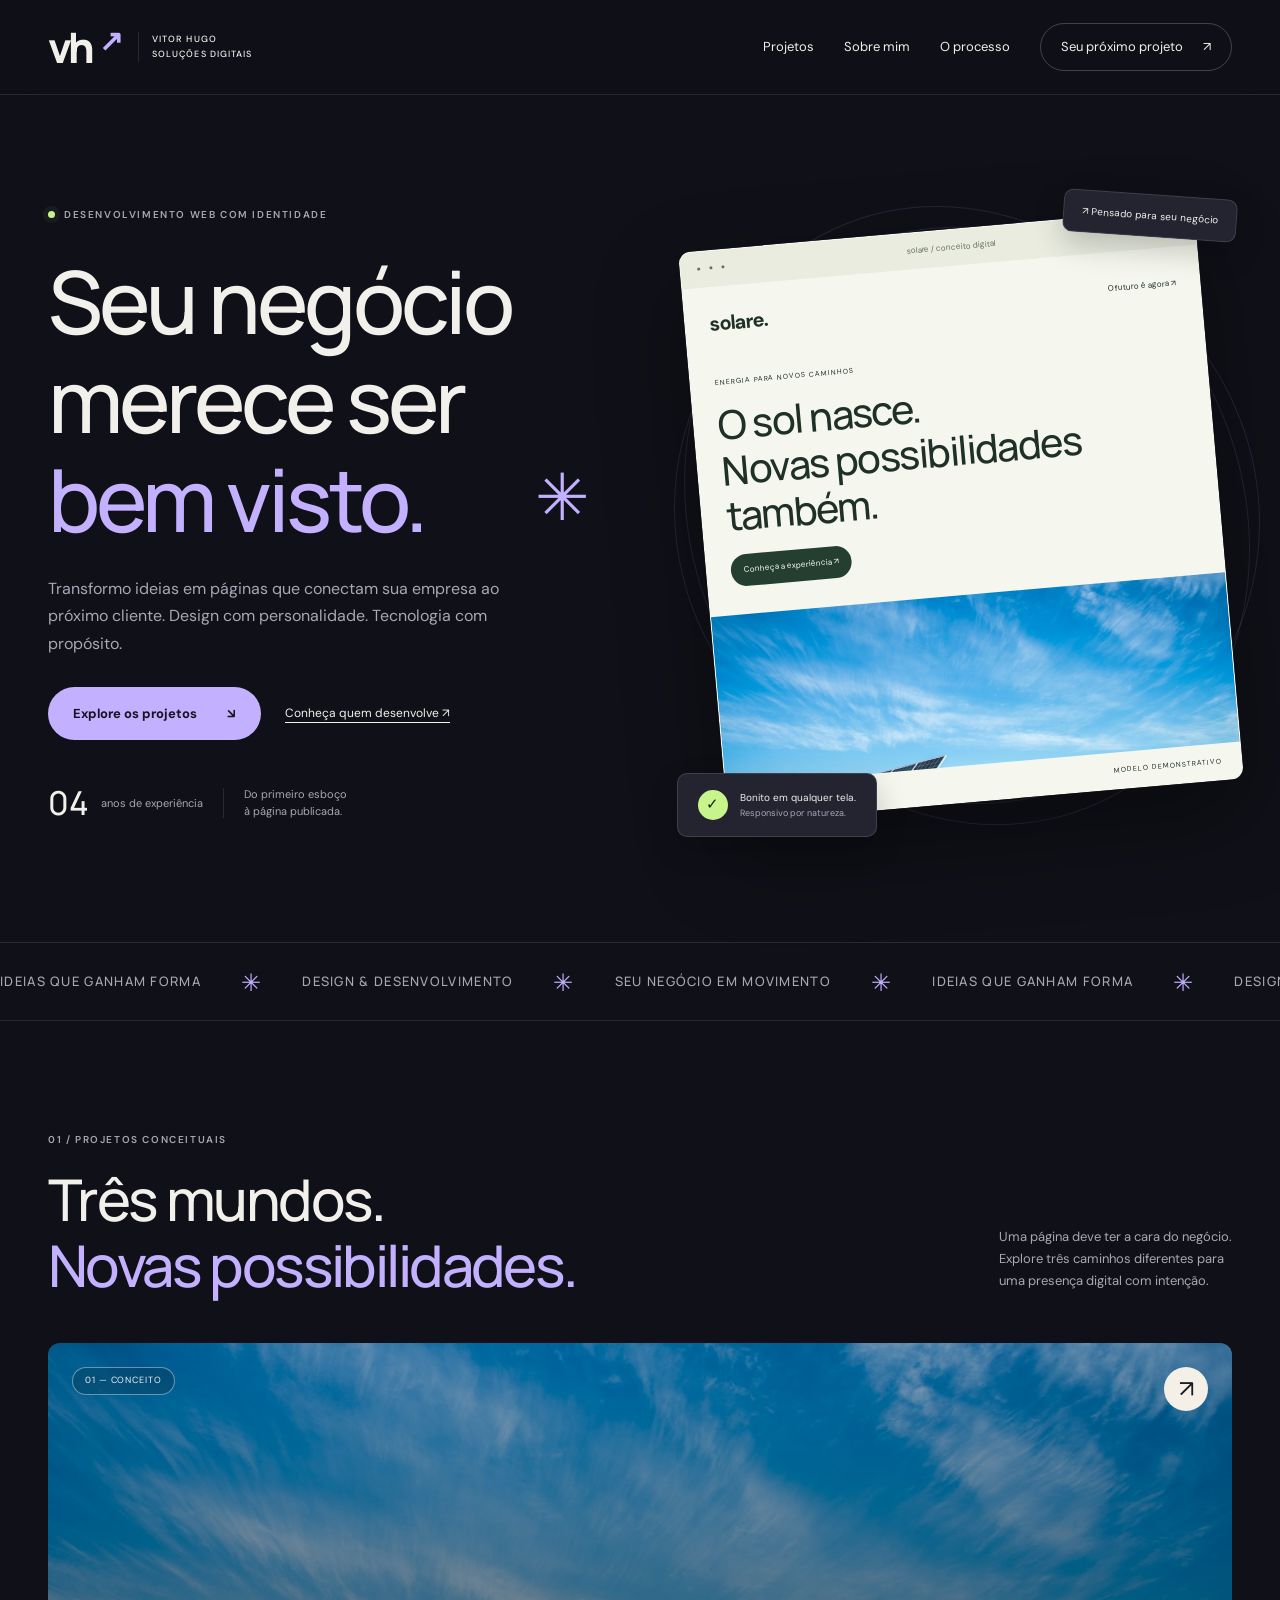
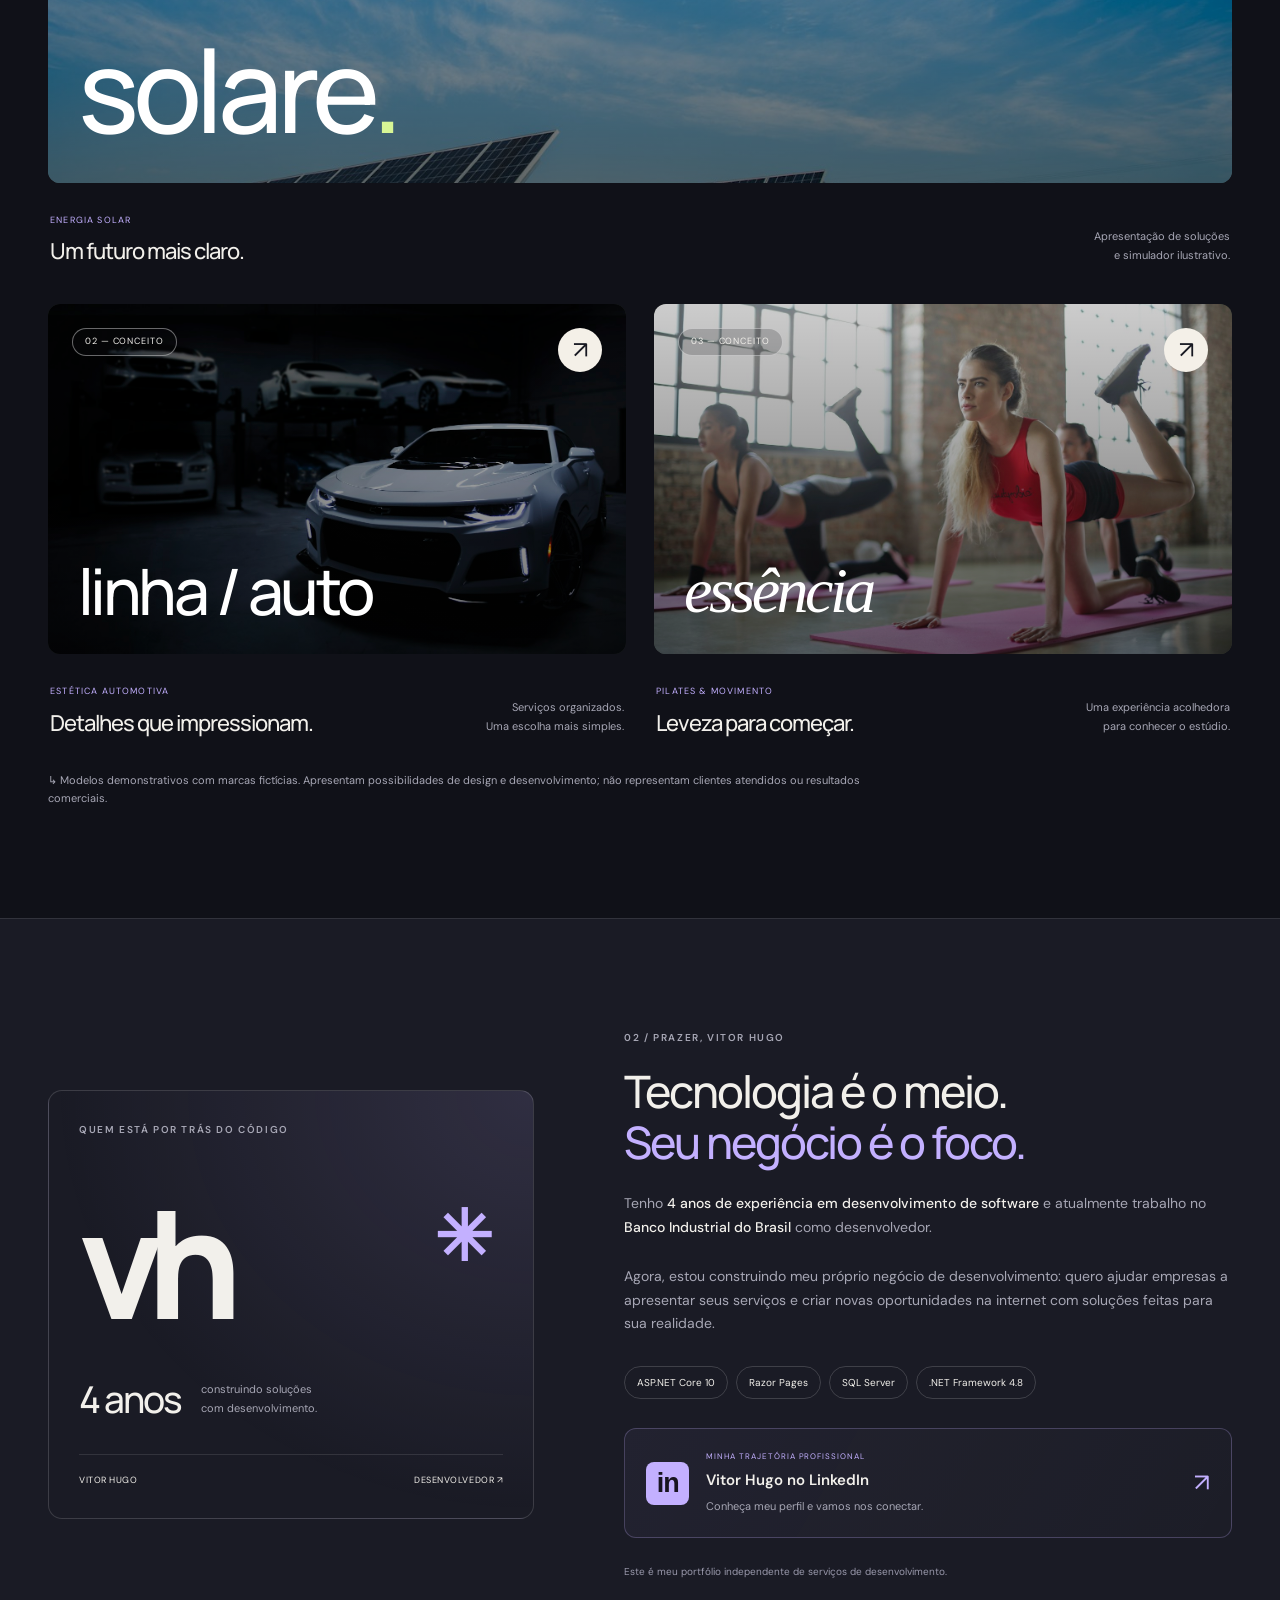
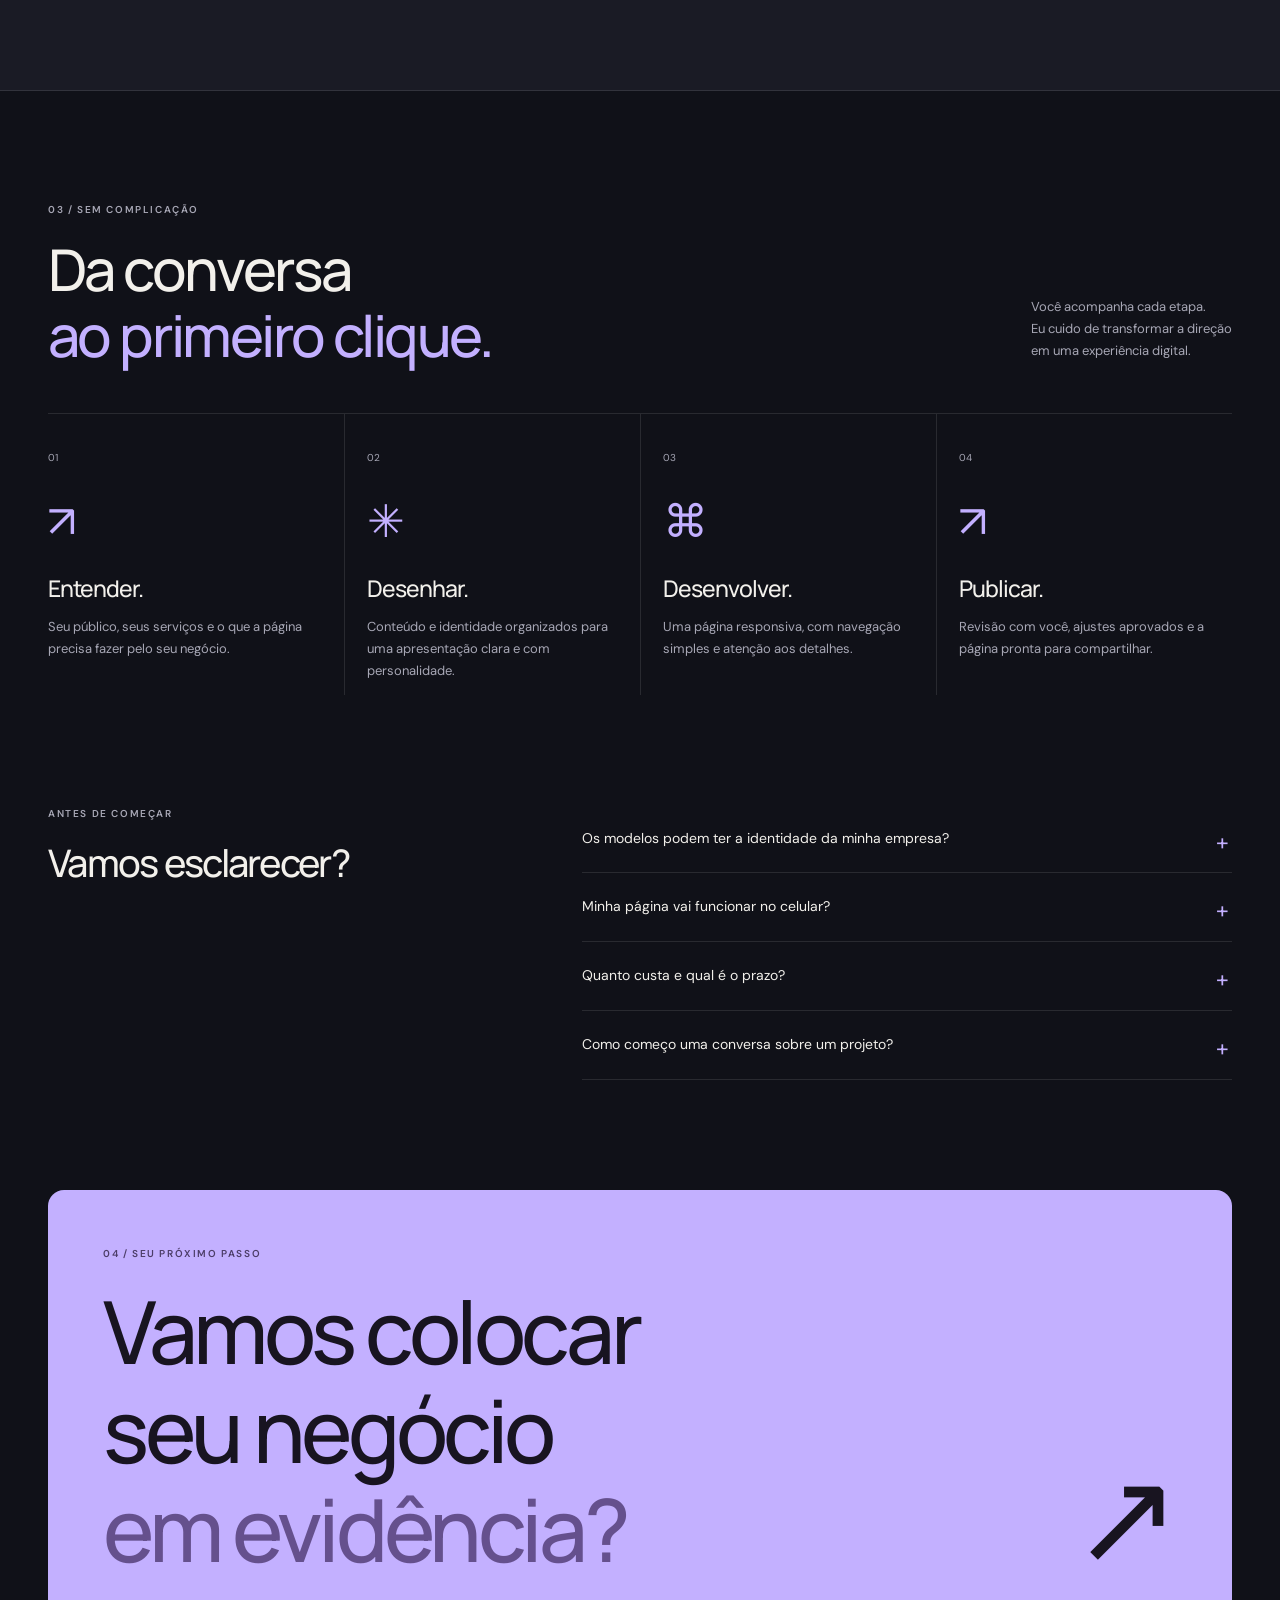
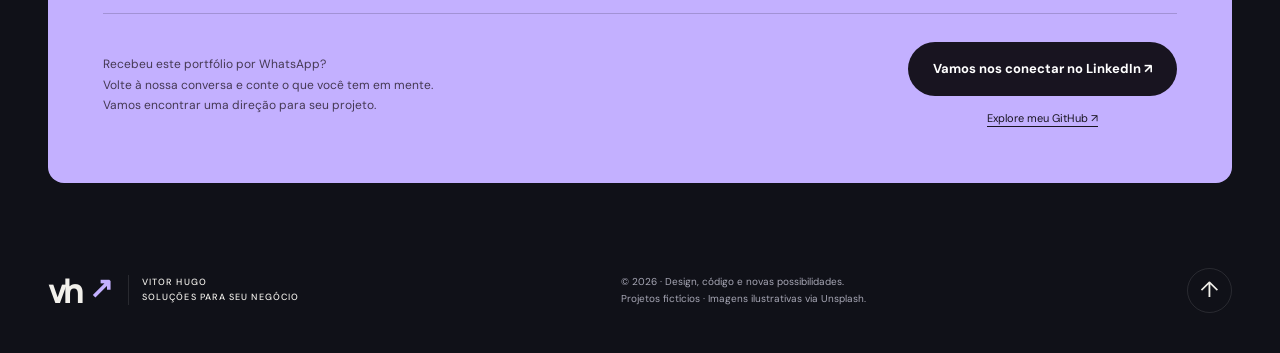
==== commit 29eb4e71: "Destaca perfil LinkedIn na apresentacao e nos canais de contato" ====
--- a/index.html
+++ b/index.html
@@ -1,5 +1,5 @@
 <!doctype html>
-<html lang="pt-BR"><head><meta charset="utf-8"><meta name="viewport" content="width=device-width,initial-scale=1"><title>Vitor Hugo — Soluções para seu negócio</title><meta name="description" content="Vitor Hugo. 4 anos de experiência em desenvolvimento. Landing pages personalizadas, design responsivo e soluções para apresentar seu negócio."><meta name="theme-color" content="#101118"><link rel="icon" href="assets/favicon.svg" type="image/svg+xml"><link rel="stylesheet" href="assets/portfolio.css?v=3"><script src="assets/portfolio.js?v=3" defer></script></head>
+<html lang="pt-BR"><head><meta charset="utf-8"><meta name="viewport" content="width=device-width,initial-scale=1"><title>Vitor Hugo — Soluções para seu negócio</title><meta name="description" content="Vitor Hugo. 4 anos de experiência em desenvolvimento. Landing pages personalizadas, design responsivo e soluções para apresentar seu negócio."><meta name="theme-color" content="#101118"><link rel="icon" href="assets/favicon.svg" type="image/svg+xml"><link rel="stylesheet" href="assets/portfolio.css?v=4"><script src="assets/portfolio.js?v=3" defer></script></head>
 <body><a class="skip" href="#conteudo">Ir para o conteúdo</a><div class="reading-progress" aria-hidden="true"></div>
 <header><nav class="container navigation" aria-label="Navegação principal"><a class="logo" href="#inicio" aria-label="Vitor Hugo início">vh<span>↗</span><small>VITOR HUGO<br>SOLUÇÕES DIGITAIS</small></a><button class="menu-button" type="button" aria-expanded="false" aria-controls="navigation-links">Menu <span aria-hidden="true">☰</span></button><div class="navigation-links" id="navigation-links"><a href="#projetos">Projetos</a><a href="#sobre">Sobre mim</a><a href="#processo">O processo</a><a class="nav-cta" href="#contato">Seu próximo projeto <span>↗</span></a></div></nav></header>
 <main id="conteudo"><section class="hero container" id="inicio"><div class="hero-copy"><div class="eyebrow"><span class="status-dot"></span> DESENVOLVIMENTO WEB COM IDENTIDADE</div><h1>Seu negócio<br>merece ser<br><em>bem visto.</em><span class="hero-star" aria-hidden="true">✳</span></h1><p>Transformo ideias em páginas que conectam sua empresa ao próximo cliente. Design com personalidade. Tecnologia com propósito.</p><div class="hero-actions"><a class="button primary" href="#projetos">Explore os projetos <span>↘</span></a><a class="text-link" href="#sobre">Conheça quem desenvolve ↗</a></div><div class="hero-foot"><span><b>04</b> anos de experiência</span><span class="separator"></span><span>Do primeiro esboço<br>à página publicada.</span></div></div>
@@ -11,8 +11,8 @@
 <a class="project-card project-auto reveal" href="modelos/auto.html"><div class="project-image"><img src="assets/auto.jpg" alt="Automóvel, imagem ilustrativa do modelo Linha Auto" loading="lazy" width="1400" height="930"><span class="project-index">02 — CONCEITO</span><span class="project-open" aria-label="Abrir modelo Linha Auto">↗</span><div class="image-word">linha / auto</div></div><div class="project-caption"><div><span class="category">ESTÉTICA AUTOMOTIVA</span><h3>Detalhes que impressionam.</h3></div><span class="project-description">Serviços organizados.<br>Uma escolha mais simples.</span></div></a>
 <a class="project-card project-pilates reveal" href="modelos/pilates.html"><div class="project-image"><img src="assets/pilates.jpg" alt="Prática de exercício, imagem ilustrativa do modelo Essência Studio" loading="lazy" width="1400" height="930"><span class="project-index">03 — CONCEITO</span><span class="project-open" aria-label="Abrir modelo Essência Studio">↗</span><div class="image-word">essência</div></div><div class="project-caption"><div><span class="category">PILATES & MOVIMENTO</span><h3>Leveza para começar.</h3></div><span class="project-description">Uma experiência acolhedora<br>para conhecer o estúdio.</span></div></a>
 </div><p class="demo-note">↳ Modelos demonstrativos com marcas fictícias. Apresentam possibilidades de design e desenvolvimento; não representam clientes atendidos ou resultados comerciais.</p></section>
-<section class="about section" id="sobre"><div class="container about-grid"><div class="about-panel reveal"><span class="eyebrow">QUEM ESTÁ POR TRÁS DO CÓDIGO</span><div class="monogram" aria-hidden="true">vh<span>✳</span></div><div class="experience"><strong>4 anos</strong><span>construindo soluções<br>com desenvolvimento.</span></div><div class="panel-footer"><span>VITOR HUGO</span><span>DESENVOLVEDOR ↗</span></div></div><div class="about-copy reveal"><span class="eyebrow">02 / PRAZER, VITOR HUGO</span><h2>Tecnologia é o meio.<br><em>Seu negócio é o foco.</em></h2><p>Tenho <strong>4 anos de experiência em desenvolvimento de software</strong> e atualmente trabalho no <strong>Banco Industrial do Brasil</strong> como desenvolvedor.</p><p>Agora, estou construindo meu próprio negócio de desenvolvimento: quero ajudar empresas a apresentar seus serviços e criar novas oportunidades na internet com soluções feitas para sua realidade.</p><div class="skill-list"><span>ASP.NET Core 10</span><span>Razor Pages</span><span>SQL Server</span><span>.NET Framework 4.8</span></div><p class="about-footnote">Este é meu portfólio independente de serviços de desenvolvimento.</p></div></div></section>
+<section class="about section" id="sobre"><div class="container about-grid"><div class="about-panel reveal"><span class="eyebrow">QUEM ESTÁ POR TRÁS DO CÓDIGO</span><div class="monogram" aria-hidden="true">vh<span>✳</span></div><div class="experience"><strong>4 anos</strong><span>construindo soluções<br>com desenvolvimento.</span></div><div class="panel-footer"><span>VITOR HUGO</span><span>DESENVOLVEDOR ↗</span></div></div><div class="about-copy reveal"><span class="eyebrow">02 / PRAZER, VITOR HUGO</span><h2>Tecnologia é o meio.<br><em>Seu negócio é o foco.</em></h2><p>Tenho <strong>4 anos de experiência em desenvolvimento de software</strong> e atualmente trabalho no <strong>Banco Industrial do Brasil</strong> como desenvolvedor.</p><p>Agora, estou construindo meu próprio negócio de desenvolvimento: quero ajudar empresas a apresentar seus serviços e criar novas oportunidades na internet com soluções feitas para sua realidade.</p><div class="skill-list"><span>ASP.NET Core 10</span><span>Razor Pages</span><span>SQL Server</span><span>.NET Framework 4.8</span></div><a class="linkedin-card" href="https://www.linkedin.com/in/d3vitor/" target="_blank" rel="noopener noreferrer" aria-label="Conhecer o perfil profissional de Vitor Hugo no LinkedIn, abre em nova aba"><span class="linkedin-symbol" aria-hidden="true">in</span><span class="linkedin-copy"><span class="linkedin-kicker">MINHA TRAJETÓRIA PROFISSIONAL</span><strong>Vitor Hugo no LinkedIn</strong><span>Conheça meu perfil e vamos nos conectar.</span></span><span class="linkedin-arrow" aria-hidden="true">↗</span></a><p class="about-footnote">Este é meu portfólio independente de serviços de desenvolvimento.</p></div></div></section>
 <section class="container section" id="processo"><div class="section-top reveal"><div><span class="eyebrow">03 / SEM COMPLICAÇÃO</span><h2>Da conversa<br><em>ao primeiro clique.</em></h2></div><p>Você acompanha cada etapa.<br>Eu cuido de transformar a direção<br>em uma experiência digital.</p></div><div class="process-grid"><article class="process-card reveal"><span class="step-number">01</span><span class="step-icon" aria-hidden="true">↗</span><h3>Entender.</h3><p>Seu público, seus serviços e o que a página precisa fazer pelo seu negócio.</p></article><article class="process-card reveal"><span class="step-number">02</span><span class="step-icon" aria-hidden="true">✳</span><h3>Desenhar.</h3><p>Conteúdo e identidade organizados para uma apresentação clara e com personalidade.</p></article><article class="process-card reveal"><span class="step-number">03</span><span class="step-icon" aria-hidden="true">⌘</span><h3>Desenvolver.</h3><p>Uma página responsiva, com navegação simples e atenção aos detalhes.</p></article><article class="process-card reveal"><span class="step-number">04</span><span class="step-icon" aria-hidden="true">↗</span><h3>Publicar.</h3><p>Revisão com você, ajustes aprovados e a página pronta para compartilhar.</p></article></div></section>
 <section class="container faq section"><div class="faq-heading reveal"><span class="eyebrow">ANTES DE COMEÇAR</span><h2>Vamos esclarecer?</h2></div><div class="faq-list reveal"><details><summary>Os modelos podem ter a identidade da minha empresa?</summary><p>Sim. Cores, conteúdo, imagens e estrutura são definidos de acordo com o público e o objetivo do seu negócio.</p></details><details><summary>Minha página vai funcionar no celular?</summary><p>O layout é pensado para se adaptar a diferentes larguras de tela, com textos legíveis e botões confortáveis para toque.</p></details><details><summary>Quanto custa e qual é o prazo?</summary><p>Escopo, investimento e prazo são definidos após entender sua necessidade. Integrações e funcionalidades adicionais são avaliadas na proposta.</p></details><details><summary>Como começo uma conversa sobre um projeto?</summary><p>Se você recebeu este portfólio por WhatsApp, responda à conversa com o nome da empresa e o serviço que deseja destacar. Podemos partir dessas informações para definir a página.</p></details></div></section>
-<section class="container contact-section" id="contato"><div class="contact-card reveal"><span class="eyebrow">04 / SEU PRÓXIMO PASSO</span><h2>Vamos colocar<br>seu negócio<br><em>em evidência?</em><span aria-hidden="true">↗</span></h2><div class="contact-bottom"><p>Recebeu este portfólio por WhatsApp?<br>Volte à nossa conversa e conte o que você tem em mente.<br>Vamos encontrar uma direção para seu projeto.</p><a class="button dark-button" href="https://github.com/D3Vitt1n" target="_blank" rel="noopener noreferrer">Conheça meu GitHub ↗</a></div></div></section></main>
+<section class="container contact-section" id="contato"><div class="contact-card reveal"><span class="eyebrow">04 / SEU PRÓXIMO PASSO</span><h2>Vamos colocar<br>seu negócio<br><em>em evidência?</em><span aria-hidden="true">↗</span></h2><div class="contact-bottom"><p>Recebeu este portfólio por WhatsApp?<br>Volte à nossa conversa e conte o que você tem em mente.<br>Vamos encontrar uma direção para seu projeto.</p><div class="contact-socials"><a class="button dark-button" href="https://www.linkedin.com/in/d3vitor/" target="_blank" rel="noopener noreferrer">Vamos nos conectar no LinkedIn ↗</a><a class="contact-github" href="https://github.com/D3Vitt1n" target="_blank" rel="noopener noreferrer">Explore meu GitHub ↗</a></div></div></div></section></main>
 <footer class="container"><a class="logo" href="#inicio">vh<span>↗</span><small>VITOR HUGO<br>SOLUÇÕES PARA SEU NEGÓCIO</small></a><p>© 2026 · Design, código e novas possibilidades.<br>Projetos fictícios · Imagens ilustrativas via Unsplash.</p><a class="back-top" href="#inicio" aria-label="Voltar ao início">↑</a></footer></body></html>
--- a/assets/portfolio.css
+++ b/assets/portfolio.css
@@ -4,3 +4,19 @@
 @media(max-width:800px){.container{width:calc(100% - 44px)}.navigation{min-height:78px;flex-wrap:wrap;gap:0}.logo{font-size:35px}.logo small{font-size:8px}.menu-button{display:flex;gap:14px;align-items:center;border:1px solid #ffffff36;background:transparent;color:var(--ink);border-radius:30px;padding:9px 15px;min-height:44px;font-size:12px;cursor:pointer}.navigation-links{width:100%;flex-wrap:wrap;gap:10px 24px;padding-block:15px 20px}.navigation-links a{min-height:44px;display:flex;align-items:center}.navigation-links .nav-cta{margin-left:auto}.navigation-links[hidden]{display:none}.hero{grid-template-columns:minmax(0,1fr);padding-block:48px 50px;gap:25px}.hero-copy{max-width:600px}.hero h1{font-size:clamp(52px,10.5vw,78px);margin-block:22px}.hero-star{position:static;font-size:.68em;vertical-align:middle;margin-left:20px}.hero-copy>p{font-size:15px;max-width:500px}.hero-foot{margin-top:27px}.hero-art{width:min(480px,calc(100% - 20px));margin:auto;padding:45px 10px}.mini-content strong{font-size:36px}.browser-card img{height:170px}.note-top{right:-5px}.note-bottom{left:-5px}.section{padding-block:70px}.section-top{align-items:start;gap:20px;margin-bottom:32px;flex-direction:column}h2{font-size:clamp(34px,6.8vw,48px)}.section-top>p{font-size:13px}.section-top>p br{display:none}.projects-grid{gap:30px 20px}.project-card:first-child .project-image{height:360px}.project-image{height:260px}.image-word{font-size:36px;left:22px}.project-solar .image-word{font-size:80px}.project-caption{padding-top:15px}h3{font-size:19px}.about-grid{grid-template-columns:minmax(0,1fr);gap:40px}.about-panel{max-width:500px;width:100%}.monogram{margin-block:10px;font-size:130px}.monogram>span{right:20px}.about-copy{max-width:650px}.process-grid{grid-template-columns:repeat(2,minmax(0,1fr))}.process-card{padding-block:24px}.process-card:nth-child(3){border-left:none;padding-left:0}.process-card:nth-child(n+3){border-top:1px solid var(--line)}.faq{grid-template-columns:minmax(0,1fr);gap:22px;padding-top:0}.contact-card{padding:35px}.contact-card h2{font-size:clamp(42px,8.3vw,65px)}.contact-card h2>span{font-size:65px}.contact-bottom{flex-direction:column;align-items:start;gap:24px}footer{flex-wrap:wrap;padding-bottom:30px}footer p{order:3;width:100%}.contact-section{padding-bottom:50px}}
 @media(max-width:480px){.container{width:calc(100% - 36px)}.logo small{font-size:7px;letter-spacing:.07em;padding-left:10px;margin-left:2px}.logo{gap:5px}.logo>span{font-size:23px}.navigation-links{gap:8px 22px}.navigation-links .nav-cta{margin-left:0;width:100%;justify-content:space-between}.hero h1{font-size:clamp(44px,12vw,57px)}.eyebrow{font-size:8px;letter-spacing:.11em}.hero-actions{align-items:start;flex-direction:column;gap:20px}.hero-actions .button{width:100%;justify-content:space-between}.hero-art{width:calc(100% - 12px);padding-block:43px}.mini-content{padding:10px 20px 24px}.mini-content strong{font-size:30px}.mini-nav{padding:18px 20px}.browser-card img{height:135px}.floating-note{font-size:9px}.note-bottom{padding:11px 13px;bottom:12px}.note-top{padding:10px 12px;top:13px}.browser-bottom{font-size:6px;padding:10px 15px}.orbit-two{inset:35px -6px}.orbit-one{inset:20px 0}.ticker{padding:15px 0;font-size:11px}.projects-grid{grid-template-columns:minmax(0,1fr);gap:32px}.project-card:first-child{grid-column:auto}.project-card:first-child .project-image,.project-image{height:280px}.project-solar .image-word{font-size:65px}.image-word{font-size:42px}.project-caption h3{font-size:22px}.project-index{top:18px;left:18px}.project-open{top:18px;right:18px;width:40px;height:40px}.contact-card{padding:28px 23px}.contact-card h2{font-size:clamp(35px,9.6vw,46px)}.contact-card h2>span{font-size:45px;right:0;bottom:6px}.contact-bottom p br{display:none}.contact-bottom .button{width:100%;gap:15px}.experience{gap:18px}.experience strong{font-size:33px}.panel-footer{font-size:8px}.process-card{padding-right:15px}.process-card:not(:first-child){padding-left:15px}.process-card:nth-child(3){padding-left:0}.process-card h3{font-size:20px}.process-card p{font-size:12px}.step-icon{font-size:38px}.about-panel{padding:25px}.faq h2{font-size:32px}.faq summary{font-size:13px}.back-top{margin-left:auto}}
 @media(prefers-reduced-motion:reduce){html{scroll-behavior:auto}*,*:before,*:after{animation:none!important;transition:none!important}.browser-card{transform:none}.reading-progress{display:none}}
+
+/* Professional profile: direct link, no third-party widgets or tracking. */
+.linkedin-card{display:flex;align-items:center;gap:17px;padding:21px;margin-top:29px;border:1px solid #c3b0ff40;border-radius:12px;background:linear-gradient(120deg,#c3b0ff0d,#ffffff03);transition:background .25s,border-color .25s,transform .25s}
+.linkedin-card:hover{background:#c3b0ff12;border-color:#c3b0ff80;transform:translateY(-2px)}
+.linkedin-symbol{display:grid;place-items:center;width:43px;height:43px;flex-shrink:0;border-radius:8px;background:#c3b0ff;color:#181420;font:bold 27px/1 Arial,sans-serif;letter-spacing:-1px}
+.linkedin-copy{display:flex;flex-direction:column;gap:4px;min-width:0}
+.linkedin-copy .linkedin-kicker{font-size:8px;letter-spacing:.12em;color:var(--accent)}
+.linkedin-copy strong{font-size:15px;font-weight:600;color:var(--ink)}
+.linkedin-copy>span:last-child{font-size:11px;color:var(--muted)}
+.linkedin-arrow{font-size:25px;margin-left:auto;color:var(--accent)}
+.contact-socials{display:flex;flex-direction:column;align-items:center;gap:13px;min-width:0;max-width:100%}
+.contact-socials .button{flex-shrink:1;gap:12px}
+.contact-github{font-size:11px;text-decoration:underline;text-underline-offset:4px}
+@media(max-width:1100px){.contact-bottom{flex-wrap:wrap}.contact-socials{align-items:flex-start}}
+@media(max-width:480px){.linkedin-card{padding:16px;gap:12px}.linkedin-copy strong{font-size:13px}.linkedin-copy .linkedin-kicker{font-size:7px}.linkedin-copy>span:last-child{font-size:10px}.linkedin-symbol{width:36px;height:36px;font-size:23px}.linkedin-arrow{font-size:20px}.contact-socials{width:100%;align-items:center}.contact-socials .button{font-size:12px;width:100%}}
+@media(prefers-reduced-motion:reduce){.linkedin-card{transition:none}.linkedin-card:hover{transform:none}}
